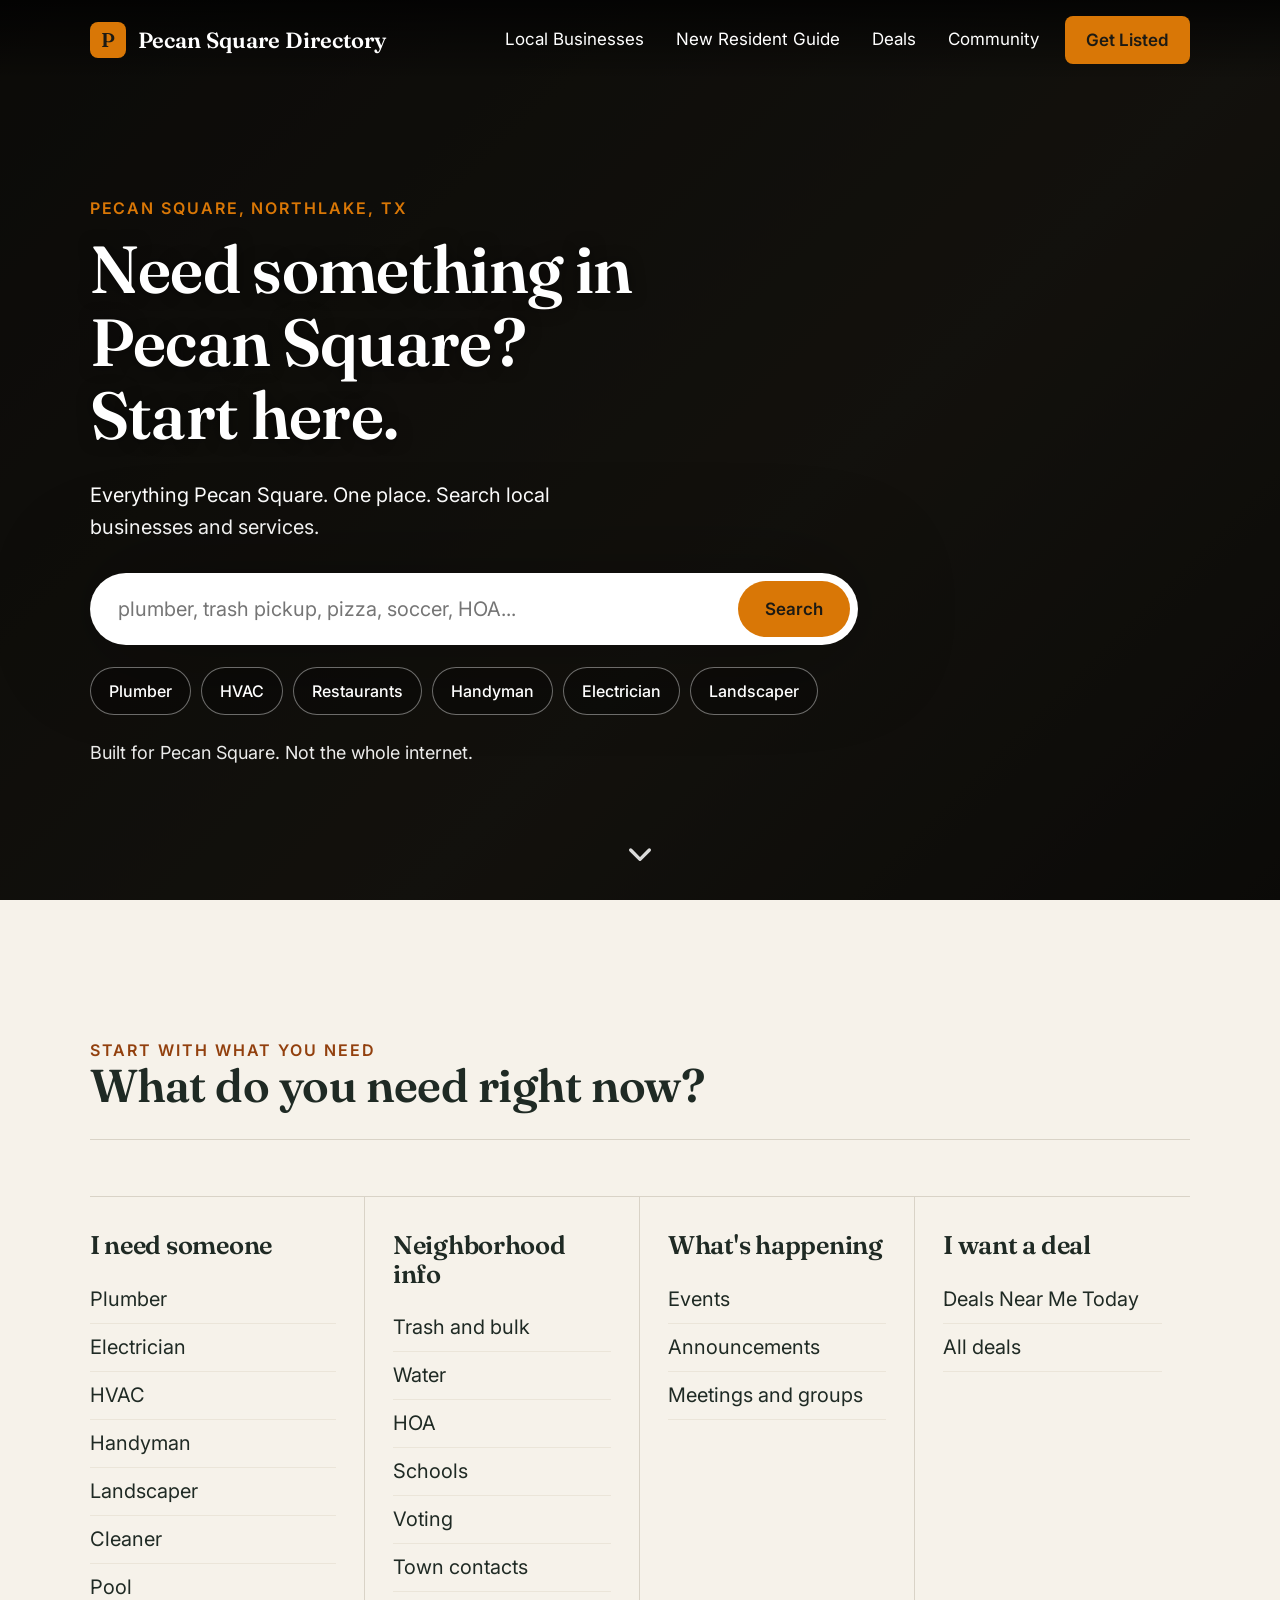
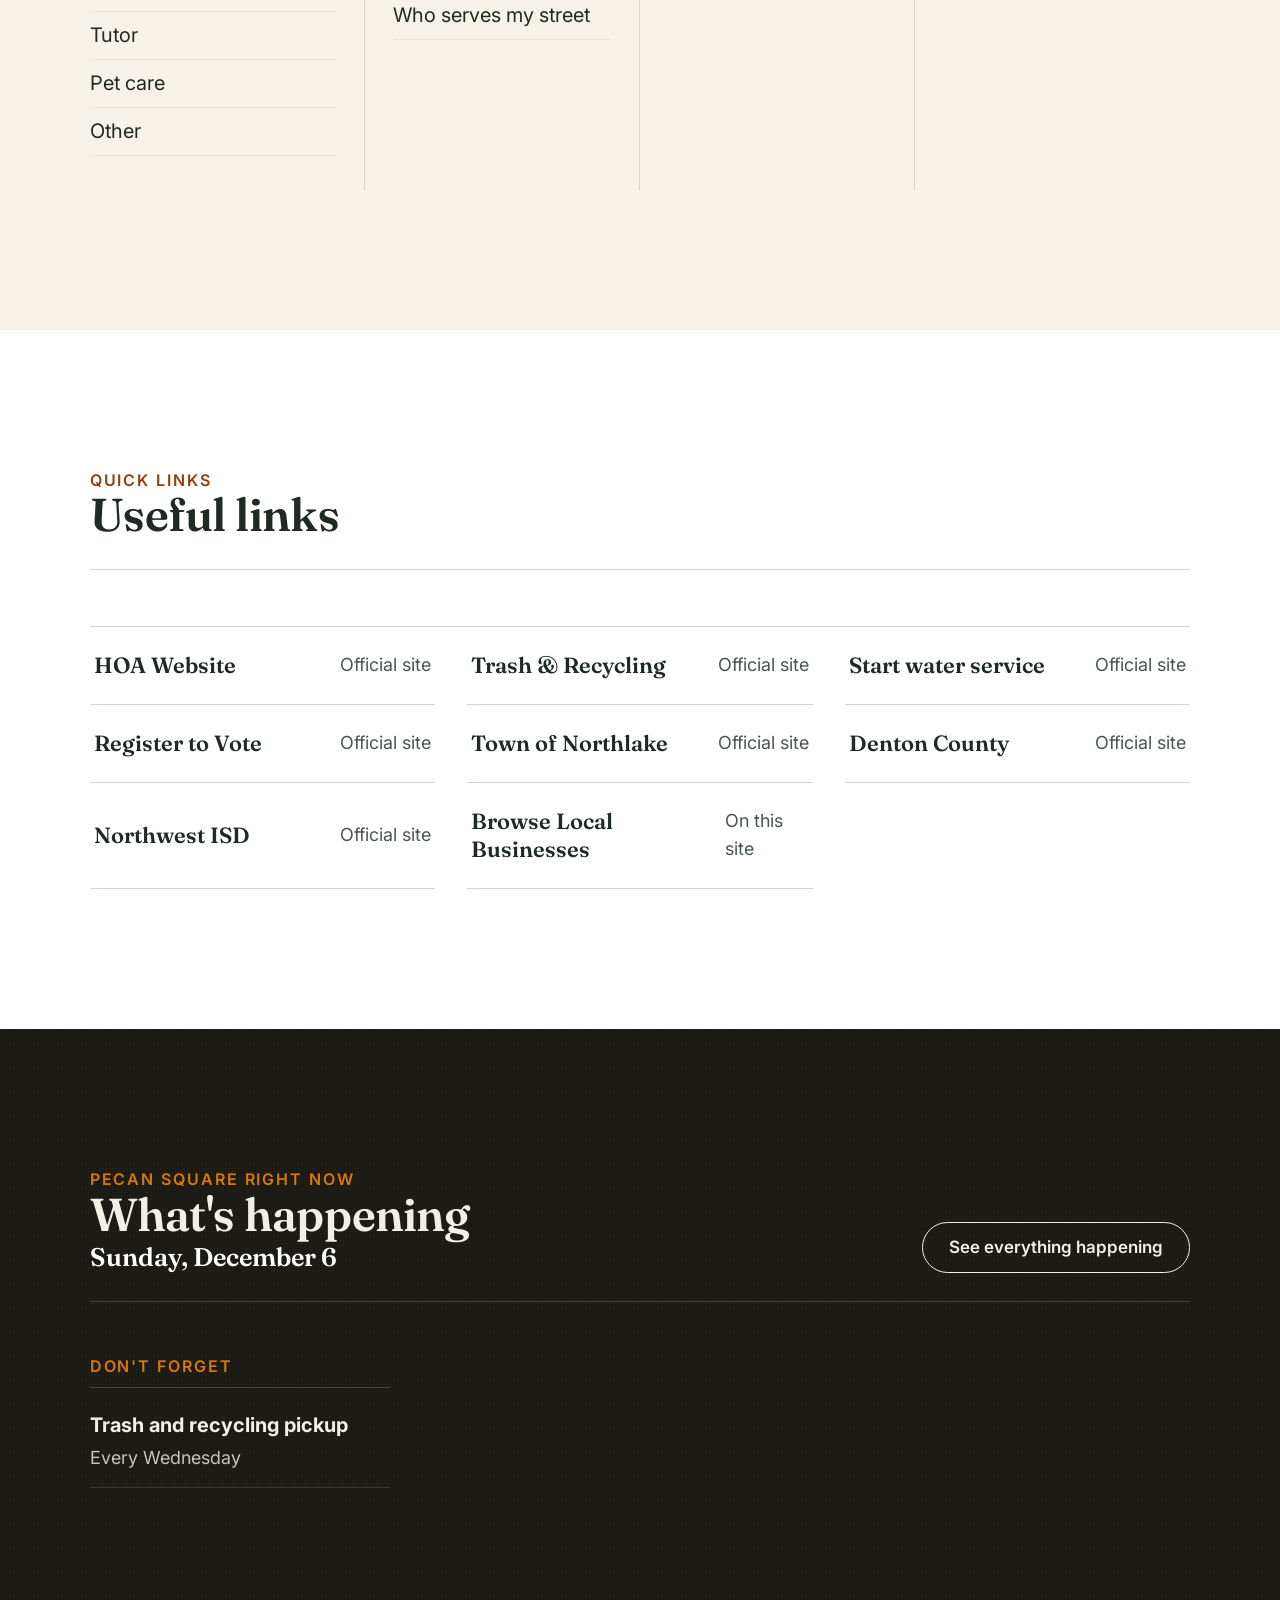
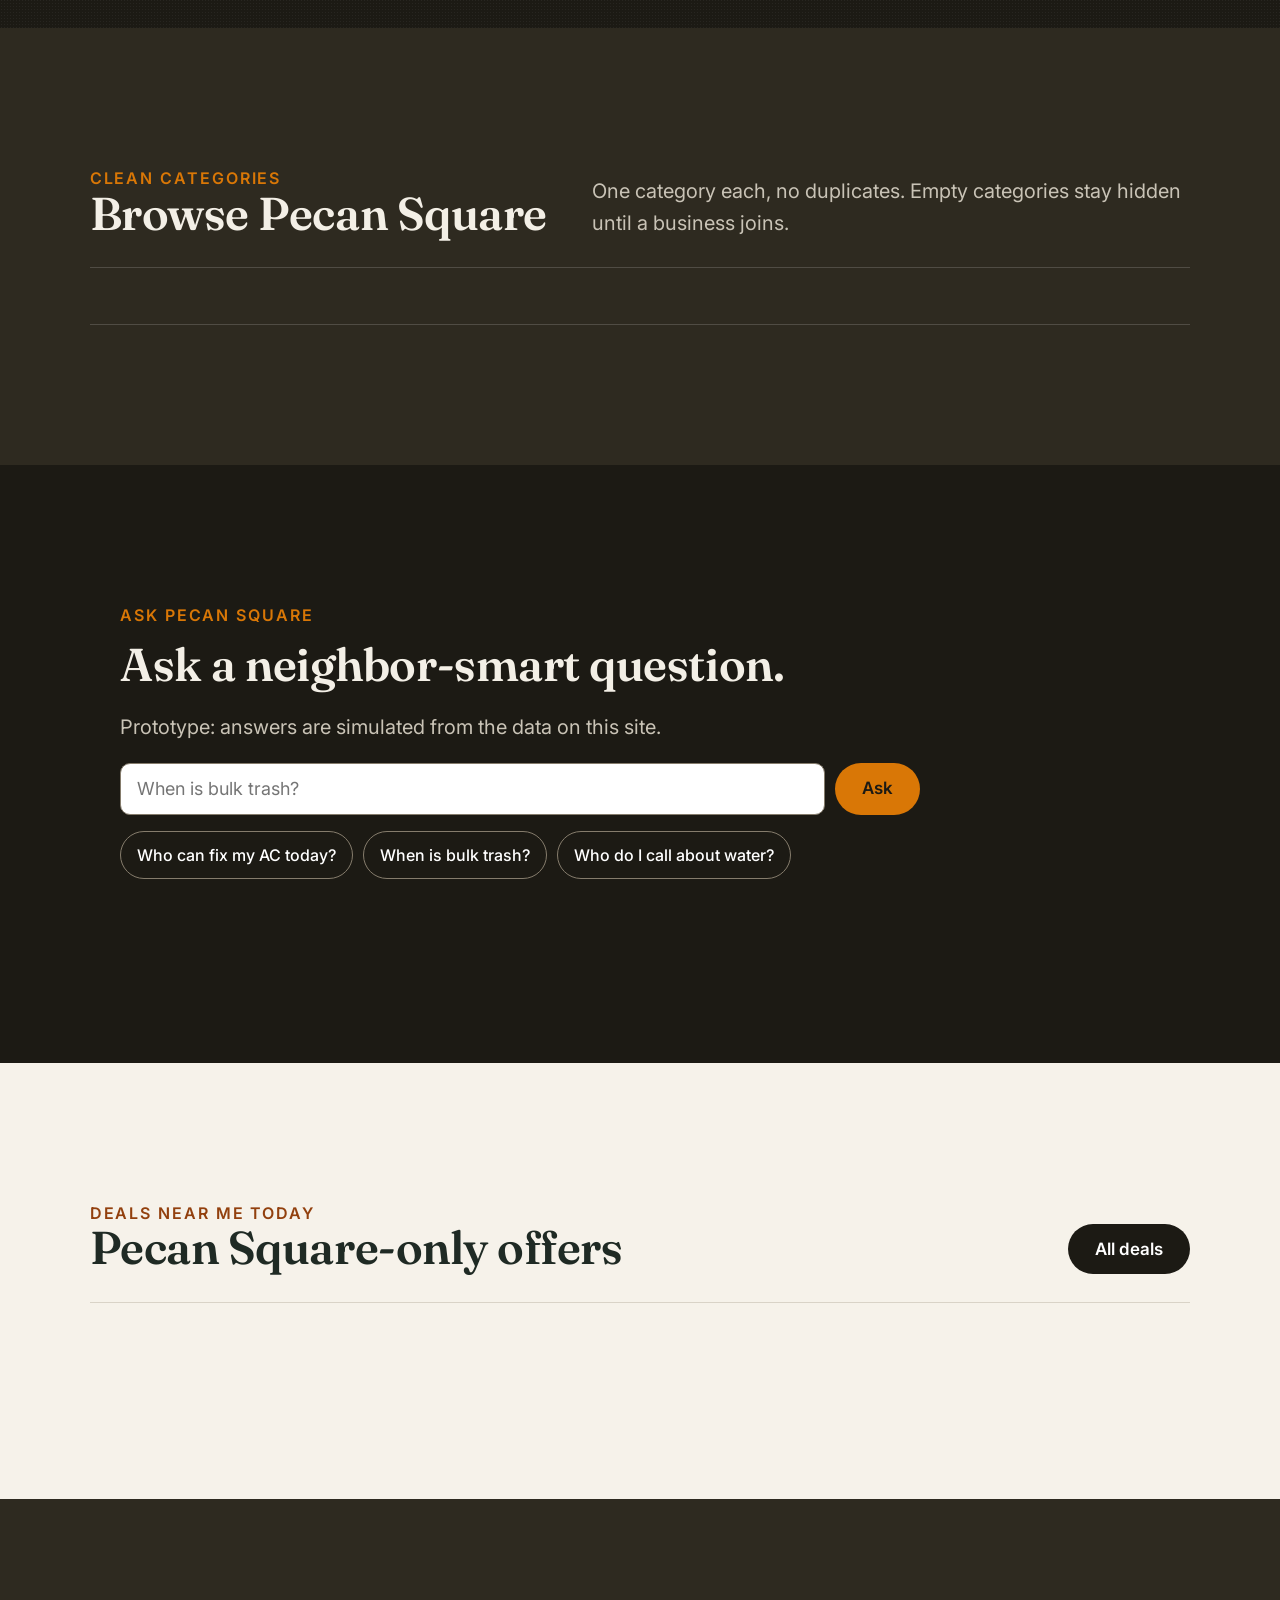
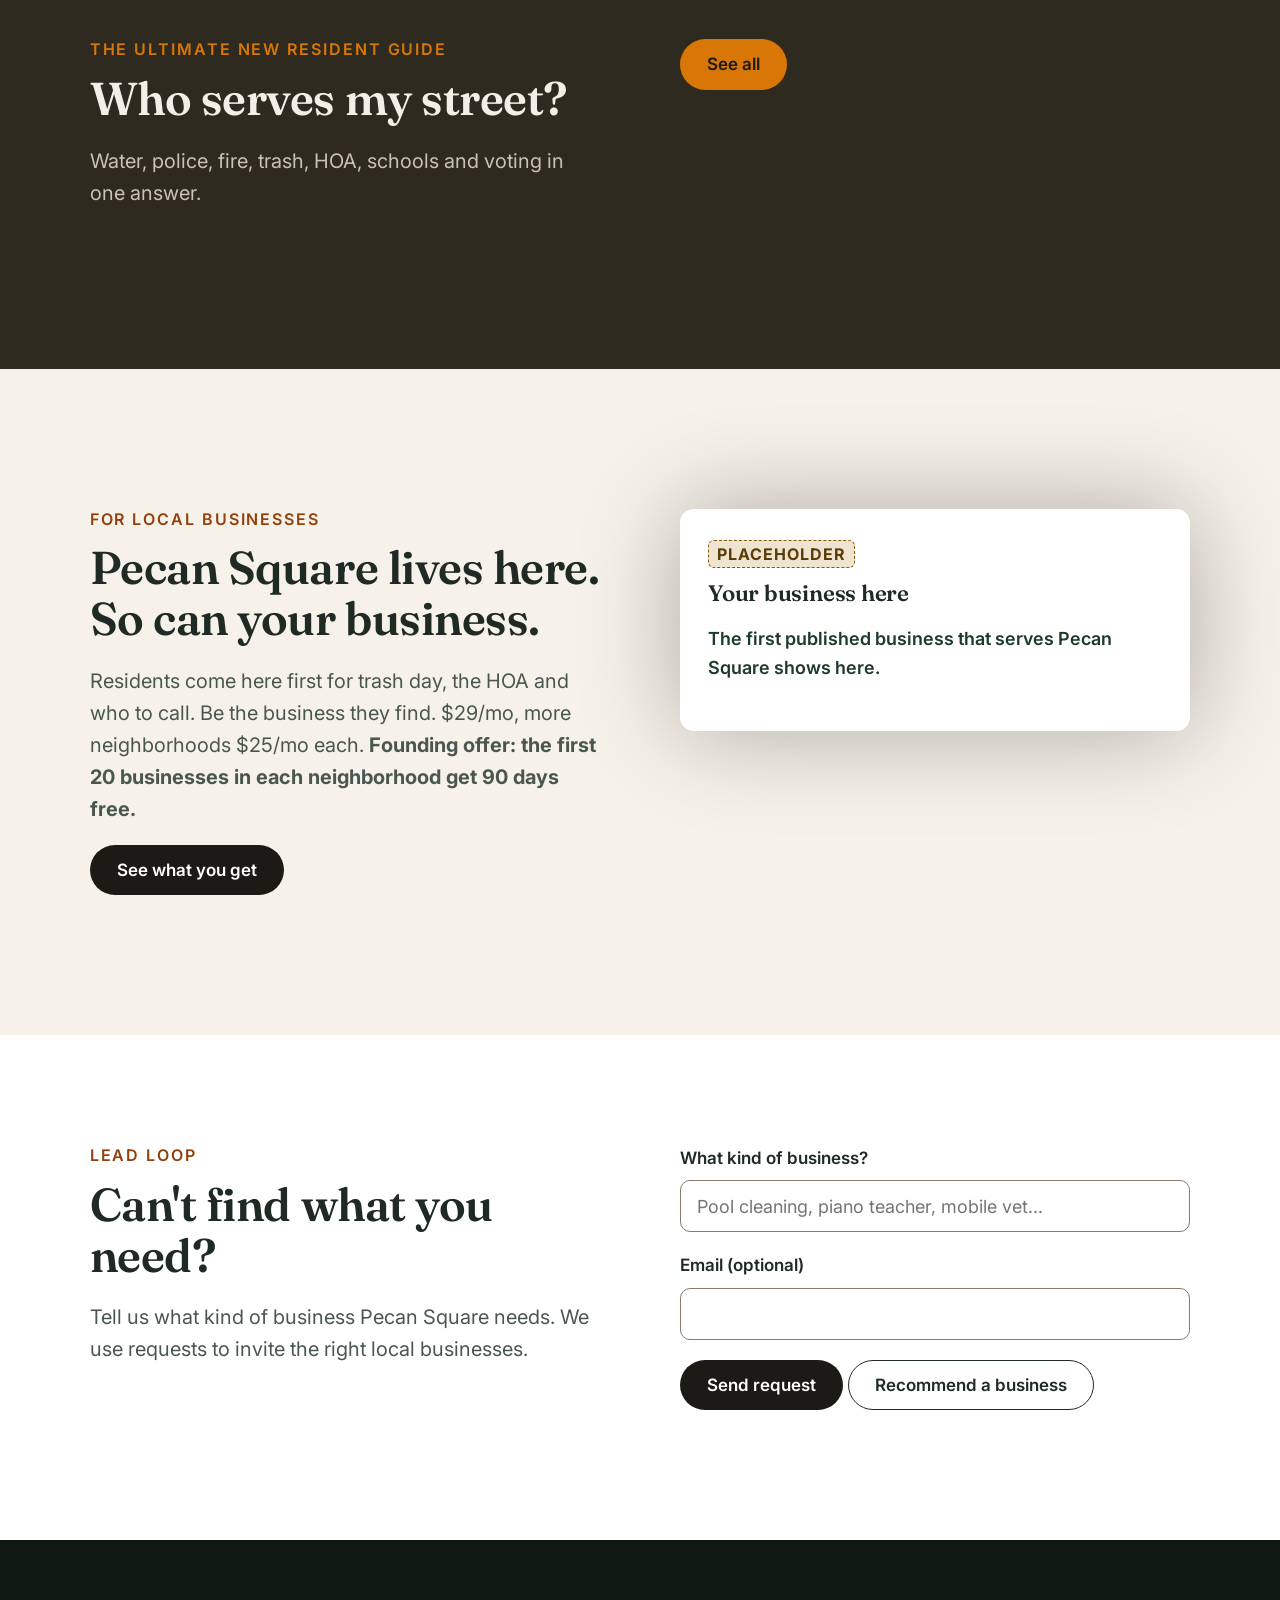
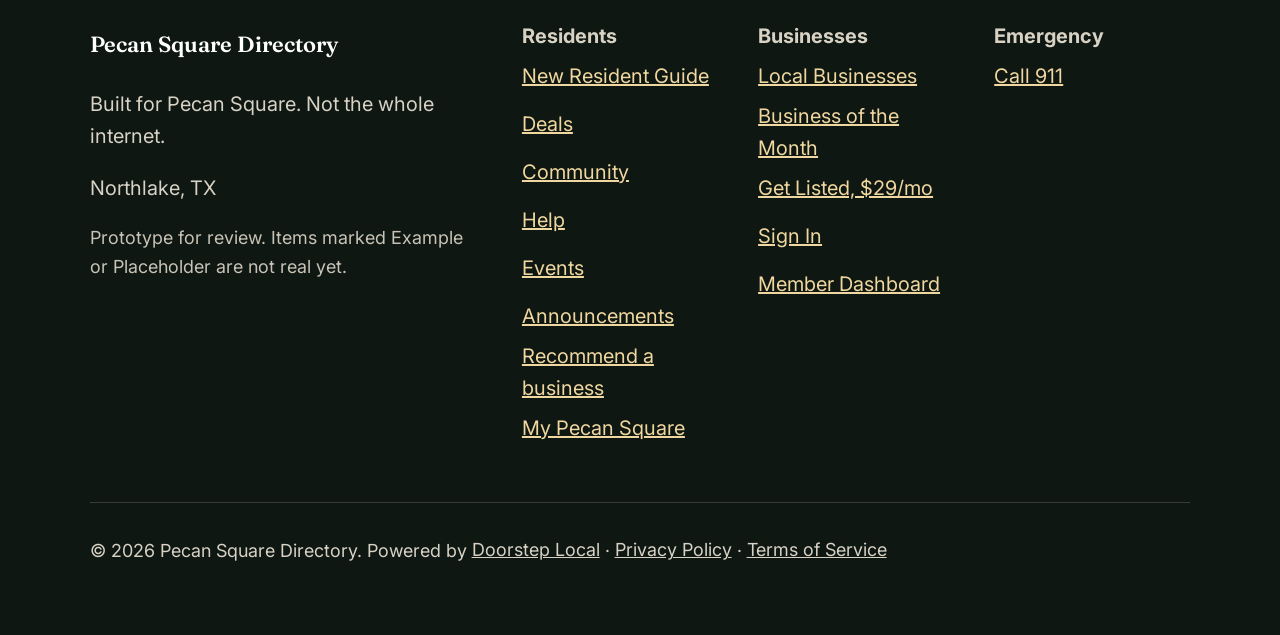
==== index.html @ 63cd3064 "[pecan-square] Preview of harvestdirectory-prototype 96aad8d" ====
<!doctype html>
<html lang="en"><head><meta charset="utf-8"><meta name="viewport" content="width=device-width,initial-scale=1">
<title>Pecan Square Directory | Everything Pecan Square. One place.</title><meta name="description" content="The homepage for living in Pecan Square: search local businesses, trash day, HOA, water, police, events and Pecan Square-only deals."><meta name="robots" content="noindex,nofollow">
<link rel="canonical" href="https://pecansquaredirectory-preview.clientreview.co/index.html"><meta property="og:title" content="Pecan Square Directory | Everything Pecan Square. One place."><meta property="og:description" content="The homepage for living in Pecan Square: search local businesses, trash day, HOA, water, police, events and Pecan Square-only deals.">
<meta property="og:image" content="https://pecansquaredirectory-preview.clientreview.co/assets/favicon.png"><meta property="og:url" content="https://pecansquaredirectory-preview.clientreview.co/index.html"><meta property="og:type" content="website">
<link rel="icon" href="assets/favicon.png"><link rel="preconnect" href="https://fonts.googleapis.com"><link rel="preconnect" href="https://fonts.gstatic.com" crossorigin>
<link href="https://fonts.googleapis.com/css2?family=Fraunces:opsz,wght@9..144,600&family=Inter:wght@400;500;600;700&display=swap" rel="stylesheet">
<link rel="stylesheet" href="css/site.css"><link rel="preload" href="js/site.js" as="script"><link rel="preload" href="js/layout.js" as="script"><link rel="preload" href="js/app.js" as="script">
<script>/* CLS gate: hide main until app.js has rendered the data-driven blocks (removed in app.js; 3s safety). */document.documentElement.classList.add('js-wait');setTimeout(function(){document.documentElement.classList.remove('js-wait')},3000)</script></head>
<body data-page="home"><div id="hdr"></div><main id="main">
<section class="hero"><div class="wrap"><p class="kicker">Pecan Square, Northlake, TX</p>
<h1>Need something in Pecan Square? Start here.</h1><p class="lede">Everything Pecan Square. One place. Search local businesses and services.</p>
<form class="search" id="sform" role="search"><label for="q" class="skip" style="position:absolute;left:-9999px">What are you looking for in Pecan Square?</label>
<input id="q" type="search" enterkeyhint="search" placeholder="plumber, trash pickup, pizza, soccer, HOA..." autocomplete="off" aria-label="What are you looking for in Pecan Square?"><button class="btn btn-gold" type="submit">Search</button></form>
<div class="chips" aria-label="Quick searches" id="chips"></div>
<div class="results" id="results" hidden aria-live="polite"></div><p class="small">Built for Pecan Square. Not the whole internet.</p></div><a class="scrollcue" href="#intent-h" aria-label="Scroll down"><svg viewBox="0 0 24 24" width="32" height="32" aria-hidden="true"><path d="M5 9l7 7 7-7" fill="none" stroke="currentColor" stroke-width="2.5" stroke-linecap="round" stroke-linejoin="round"/></svg></a></section>

<section class="band" aria-labelledby="intent-h"><div class="wrap"><div class="head"><div><p class="kicker">Start with what you need</p><h2 id="intent-h">What do you need right now?</h2></div></div>
<div class="intents">
<div class="intent"><h3>I need someone</h3><ul><li><a href="index.html?q=plumber#sform">Plumber</a></li><li><a href="index.html?q=electrician#sform">Electrician</a></li><li><a href="index.html?q=hvac#sform">HVAC</a></li><li><a href="index.html?q=handyman#sform">Handyman</a></li><li><a href="index.html?q=landscaper#sform">Landscaper</a></li><li><a href="index.html?q=cleaner#sform">Cleaner</a></li><li><a href="index.html?q=pool#sform">Pool</a></li><li><a href="index.html?q=tutor#sform">Tutor</a></li><li><a href="index.html?q=pet#sform">Pet care</a></li><li><a href="#need">Other</a></li></ul></div>
<div class="intent" data-needs="resources"><h3>Neighborhood info</h3><ul><li><a href="new-resident.html#g-trash" data-g="trash">Trash and bulk</a></li><li><a href="new-resident.html#g-water" data-g="water">Water</a></li><li><a href="new-resident.html#g-hoa" data-g="hoa">HOA</a></li><li><a href="new-resident.html#g-police" data-g="police">Police and fire</a></li><li><a href="new-resident.html#g-schools" data-g="schools">Schools</a></li><li><a href="new-resident.html#g-voting" data-g="voting">Voting</a></li><li><a href="new-resident.html#g-town" data-g="town">Town contacts</a></li><li><a href="new-resident.html#lookup-sec">Who serves my street</a></li></ul></div>
<div class="intent"><h3>What's happening</h3><ul><li><a href="events.html">Events</a></li><li><a href="announcements.html">Announcements</a></li><li><a href="community.html">Meetings and groups</a></li></ul></div>
<div class="intent"><h3>I want a deal</h3><ul><li><a href="offers.html">Deals Near Me Today</a></li><li><a href="offers.html">All deals</a></li></ul></div>
</div></div></section>

<section class="band white" data-needs="resources"><div class="wrap"><div class="head"><div><p class="kicker">Quick links</p><h2>Useful links</h2></div></div><div class="cats quick" data-quick></div></div></section>
<section class="band dark grain" aria-labelledby="now-h" id="nowsec"><div class="wrap"><div class="head"><div><p class="kicker">Pecan Square Right Now</p><h2 id="now-h">What's happening</h2><p class="date" id="nowdate"></p></div><a class="btn btn-ghost" href="community.html">See everything happening</a></div>
<div class="now" id="now"></div></div></section>

<section class="band slate" aria-labelledby="cat-h"><div class="wrap"><div class="head"><div><p class="kicker">Clean categories</p><h2 id="cat-h">Browse Pecan Square</h2></div><p class="muted">One category each, no duplicates. Empty categories stay hidden until a business joins.</p></div><div class="cats" id="cats"></div></div></section>

<section class="band" aria-labelledby="feat-h" data-needs="businesses"><div class="wrap"><div class="head"><div><p class="kicker">Local Businesses</p><h2 id="feat-h">Featured Pecan Square businesses</h2></div><a class="btn btn-dark" href="members.html">See all local businesses</a></div><div class="list" id="featured"></div>
<p class="note">No star reviews. Neighbors say yes or no and what the business helped with.</p></div></section>

<section class="band dark" aria-labelledby="ask-h"><div class="wrap measure"><p class="kicker">Ask Pecan Square</p><h2 id="ask-h">Ask a neighbor-smart question.</h2><p class="muted">Prototype: answers are simulated from the data on this site.</p>
<form class="ask" id="ask"><label for="askq" style="position:absolute;left:-9999px">Ask Pecan Square</label><input id="askq" type="text" autocomplete="off" enterkeyhint="send" placeholder="When is bulk trash?"><button class="btn btn-gold" type="submit">Ask</button></form>
<div class="ask-q"><button type="button" style="color:#fff;border-color:#857c6c">Who can fix my AC today?</button><button type="button" style="color:#fff;border-color:#857c6c">When is bulk trash?</button><button type="button" style="color:#fff;border-color:#857c6c">Who do I call about water?</button></div>
<div class="ask-out" id="ask-out" aria-live="polite"></div></div></section>

<section class="band" aria-labelledby="deal-h"><div class="wrap"><div class="head"><div><p class="kicker">Deals Near Me Today</p><h2 id="deal-h">Pecan Square-only offers</h2></div><a class="btn btn-dark" href="offers.html">All deals</a></div><div class="list" id="deals"></div></div></section>

<section class="band slate" aria-labelledby="nr-h" id="lookup-sec" data-needs="sides"><div class="wrap split"><div><p class="kicker">The Ultimate New Resident Guide</p><h2 id="nr-h">Who serves my street?</h2><p class="muted">Water, police, fire, trash, HOA, schools and voting in one answer.</p><a class="btn btn-gold" href="new-resident.html">Open the full guide</a></div>
<!-- Side options render from SITE.sides (per-directory; admin sets them). Empty = "See all" link only. --><form class="sidepick" id="lookup"></form></div></section>

<section class="band" aria-labelledby="biz-h"><div class="wrap split"><div><p class="kicker">For local businesses</p><h2 id="biz-h">Pecan Square lives here. So can your business.</h2><p class="muted">Residents come here first for trash day, the HOA and who to call. Be the business they find. $29/mo, more neighborhoods $25/mo each. <b>Founding offer: the first 20 businesses in each neighborhood get 90 days free.</b></p><a class="btn btn-dark" href="join.html">See what you get</a></div>
<div class="profile" id="pitch"></div></div></section>
<section class="band tight white" id="need"><div class="wrap split"><div><p class="kicker">Lead loop</p><h2>Can't find what you need?</h2><p class="muted">Tell us what kind of business Pecan Square needs. We use requests to invite the right local businesses.</p></div>
<form data-proto><label for="needw">What kind of business?</label><input id="needw" type="text" placeholder="Pool cleaning, piano teacher, mobile vet..." required>
<p><label for="neede">Email (optional)</label><input id="neede" type="email" autocomplete="email"></p><button class="btn btn-dark" type="submit">Send request</button> <a class="btn btn-ghost" href="recommend.html">Recommend a business</a><p class="formmsg note" role="status"></p></form></div></section>
</main><div id="ftr"></div>
<script src="js/site.js"></script><script src="js/layout.js"></script><script src="js/app.js"></script><script>(function(){var H=window.H,S=H.S;
var used={};S.businesses.forEach(function(b){used[b.cat]=(used[b.cat]||0)+1});
H.$('#cats').innerHTML=S.categories.filter(function(c){return used[c.id]}).map(function(c){return '<a class="cat" href="members.html?cat='+c.id+'"><span>'+c.name+'</span><small>'+used[c.id]+' listed</small></a>'}).join('');
H.$('#featured').innerHTML=S.businesses.slice(0,3).map(H.bizCard).join('');
H.$('#deals').innerHTML=H.activeOffers().slice(0,3).map(H.offerCard).join('');})()</script>
</body></html>
---- css/site.css ----
:root{--ink:#1c1a14;--slate:#2e2a20;--paper:#f6f2ea;--white:#fff;--text-c:#1f2a24;--muted:#4a5650;--gold:#D97706;--gold-d:#92400e;--line:#d9d3c7;--text:1.25rem;--text-lh:1.6;--wrap:min(82%,1240px);--r:14px}
*{box-sizing:border-box}html{-webkit-text-size-adjust:100%}
body{margin:0;font:400 var(--text)/var(--text-lh) Inter,system-ui,sans-serif;color:var(--text-c);background:var(--paper);overflow-x:hidden}
img{max-width:100%;display:block}
a{color:var(--gold-d)}a:hover{text-decoration-thickness:2px}
h1,h2,h3{font-family:Fraunces,Georgia,serif;font-weight:600;line-height:1.1;margin:0 0 .4em;letter-spacing:-.01em}
h1{font-size:clamp(2.6rem,6.2vw,5.6rem)}h2{font-size:clamp(2rem,3.6vw,3.25rem)}h3{font-size:1.4rem}
p{margin:20px 0}
.wrap{width:var(--wrap);margin:0 auto}.measure{max-width:1040px}
.skip{position:absolute;left:12px;top:0;transform:translateY(-120%);background:var(--gold);color:var(--ink);padding:12px 18px;z-index:99;border-radius:8px}.skip:focus{transform:none}
:focus-visible{outline:3px solid var(--gold);outline-offset:3px}
.btn{display:inline-flex;align-items:center;justify-content:center;gap:8px;min-height:48px;padding:14px 26px;border-radius:999px;font:600 1.0625rem/1.2 Inter,sans-serif;text-decoration:none;border:1px solid transparent;cursor:pointer}
.btn-gold{background:var(--gold);color:var(--ink)}.btn-gold:hover{filter:brightness(1.08)}
.btn-ghost{background:transparent;color:inherit;border-color:currentColor}
.btn-dark{background:var(--ink);color:#fff}
.kicker{font:600 1rem/1.3 Inter,sans-serif;letter-spacing:.12em;text-transform:uppercase;color:var(--gold-d);margin:0 0 14px}
.dark .kicker,.slate .kicker,.photo .kicker{color:var(--gold)}
.ex{display:inline-block;font:700 1rem/1 Inter,sans-serif;letter-spacing:.06em;text-transform:uppercase;background:#efe4cf;color:#5a3d08;border:1px dashed #8a5a10;border-radius:6px;padding:5px 8px;vertical-align:middle}
.dark .ex{background:#3a3220;color:#f5d896;border-color:#f5d896}
/* header */
.hdr{position:absolute;inset:0 0 auto;z-index:20;color:#fff;background:linear-gradient(180deg,rgba(0,0,0,.75),transparent)}
.hdr.solid{position:sticky;top:0;background:var(--ink)}
.hdr-in{display:flex;align-items:center;justify-content:space-between;gap:20px;min-height:80px}
.brand{display:flex;align-items:center;gap:12px;color:#fff;text-decoration:none;font:600 1.375rem/1 Fraunces,serif;min-height:48px}
.brand img{width:36px;height:36px;border-radius:8px}
.nav{display:flex;gap:4px;align-items:center}
.nav a{color:#fff;text-decoration:none;font-size:1.0625rem;padding:12px 14px;min-height:48px;display:inline-flex;align-items:center;border-radius:8px}
.nav a:hover,.nav a[aria-current]{background:rgba(255,255,255,.12)}
.nav .btn{margin-left:8px;padding:12px 20px}
.menu-btn{display:none;min-width:48px;min-height:48px;background:transparent;border:1px solid rgba(255,255,255,.4);color:#fff;border-radius:10px;font:600 1rem Inter,sans-serif}
@media (max-width:1023px){.menu-btn{display:inline-flex;align-items:center;justify-content:center;padding:0 16px}
 .nav{display:none;position:fixed;inset:80px 0 0;background:var(--ink);flex-direction:column;align-items:stretch;padding:20px 8%;overflow:auto}
 .nav.open{display:flex}.nav a{font-size:1.25rem;border-bottom:1px solid rgba(255,255,255,.12);border-radius:0}.nav .btn{margin:20px 0 0;border-radius:999px}}
/* hero */
.hero{position:relative;min-height:100svh;display:flex;align-items:center;color:#fff;background:linear-gradient(135deg,#1c1a14 0%,#2e2a20 60%,#1c1a14 100%)}
.hero:before{content:"";position:absolute;inset:0;background:rgba(0,0,0,.6)}
.hero .wrap{position:relative;padding:140px 0 90px}
.hero h1{text-shadow:0 0 15px rgba(0,0,0,.5);max-width:14ch}
.hero .lede{font-size:clamp(1.25rem,1.8vw,1.5rem);max-width:40ch;margin:0 0 30px}
.search{display:flex;background:#fff;border-radius:999px;padding:8px;box-shadow:0 0 100px rgba(0,0,0,.35);max-width:900px}
.search input{flex:1;min-width:0;border:0;background:transparent;font:400 1.25rem Inter,sans-serif;padding:0 20px;color:var(--text-c);min-height:56px}
.search input:focus{outline:none}.search:focus-within{outline:3px solid var(--gold);outline-offset:3px}
.search .btn{min-height:56px}
.chips{display:flex;flex-wrap:wrap;gap:10px;margin:22px 0 0}
.chip{min-height:48px;padding:10px 18px;border-radius:999px;border:1px solid rgba(255,255,255,.4);background:rgba(0,0,0,.25);color:#fff;font:500 1rem Inter,sans-serif;cursor:pointer}
.chip:hover{background:rgba(255,255,255,.15)}
.hero .small{font-size:1rem;opacity:.92;margin-top:24px}
.results{max-width:900px;margin-top:18px;background:#fff;color:var(--text-c);border-radius:var(--r);box-shadow:0 0 100px rgba(0,0,0,.3);max-height:60vh;overflow:auto}
.results[hidden]{display:none}
.res{display:flex;gap:14px;align-items:flex-start;padding:16px 22px;border-bottom:1px solid #eee;text-decoration:none;color:inherit;min-height:48px}
.res:hover{background:#faf6ee}.res b{display:block}.res .t{font:700 .875rem Inter;letter-spacing:.06em;text-transform:uppercase;color:var(--gold-d);min-width:96px;padding-top:4px}
/* bands */
.band{padding:140px 0}.band.tight{padding:110px 0}
.dark{background:var(--ink);color:#f3efe6}.slate{background:var(--slate);color:#f3efe6}.white{background:#fff}
.dark a:not(.btn),.slate a:not(.btn){color:var(--gold)}
.dark .muted,.slate .muted{color:#c9c3b6}.muted{color:var(--muted)}
.grain{position:relative}.grain:after{content:"";position:absolute;inset:0;pointer-events:none;opacity:.05;background-image:radial-gradient(#fff 1px,transparent 1px);background-size:3px 3px}
.inset{width:calc(100% - 160px);margin:0 auto;border-radius:4px}
@media (max-width:1023px){.band{padding:80px 0}.band.tight{padding:70px 0}.inset{width:100%;border-radius:0}}
@media (max-width:600px){.band{padding:56px 0}.band.tight{padding:48px 0}:root{--wrap:88%}}
.head{display:flex;justify-content:space-between;align-items:end;gap:20px;flex-wrap:wrap;margin-bottom:40px}
.head p{max-width:46ch;margin:0}
/* intents */
.intents{display:grid;grid-template-columns:repeat(4,1fr);border-top:1px solid var(--line)}
.intent{padding:34px 28px 34px 0;border-right:1px solid var(--line)}.intent:last-child{border-right:0}
.intent+.intent{padding-left:28px}
.intent h3{font-size:1.6rem}.intent ul{list-style:none;margin:16px 0 0;padding:0}
.intent li a{display:flex;align-items:center;min-height:48px;text-decoration:none;color:var(--text-c);border-bottom:1px solid #ebe5d9}
.intent li a:hover{color:var(--gold-d)}
@media (max-width:1023px){.intents{grid-template-columns:1fr 1fr}.intent:nth-child(2){border-right:0}.intent:nth-child(3){padding-left:0}}
@media (max-width:600px){.intents{grid-template-columns:1fr}.intent,.intent+.intent{padding:28px 0;border-right:0;border-bottom:1px solid var(--line)}}
/* categories */
.cats{display:grid;grid-template-columns:repeat(auto-fill,minmax(300px,1fr));gap:0 32px;border-top:1px solid rgba(255,255,255,.16)}
.cat{display:flex;justify-content:space-between;align-items:center;gap:12px;padding:24px 4px;border-bottom:1px solid rgba(255,255,255,.16);text-decoration:none;color:#fff;min-height:48px}
.cat span{font:600 1.375rem Fraunces,serif}.cat small{font-size:1rem;color:#c9c3b6}
.cat:hover span{color:var(--gold)}
/* right now */
.now{display:grid;grid-template-columns:1fr 1.4fr 1fr;gap:40px}
.now h3{font-family:Inter,sans-serif;font-size:1rem;letter-spacing:.12em;text-transform:uppercase;color:var(--gold-d);border-bottom:1px solid var(--line);padding-bottom:12px}
.now ul{list-style:none;padding:0;margin:0}.now li{padding:14px 0;border-bottom:1px solid #ebe5d9}
.now li b{display:block}.now .when{color:var(--muted);font-size:1.0625rem}
.date{font:600 clamp(1.4rem,2vw,1.75rem) Fraunces,serif;margin:0}
@media (max-width:900px){.now{grid-template-columns:1fr}}
/* split */
.split{display:grid;grid-template-columns:1fr 1fr;gap:80px;align-items:start}
@media (max-width:900px){.split{grid-template-columns:1fr;gap:40px}}
/* form */
label{display:block;font-weight:600;margin:0 0 8px;font-size:1.0625rem}
input[type=text],input[type=email],select,textarea{width:100%;min-height:52px;border:1px solid #b9b1a2;border-radius:10px;padding:12px 16px;font:400 1.125rem Inter,sans-serif;background:#fff;color:var(--text-c)}
textarea{min-height:120px}
.seg{display:flex;flex-wrap:wrap;gap:10px;margin:14px 0}
.seg label{display:flex;align-items:center;gap:10px;min-height:48px;padding:10px 16px;border:1px solid rgba(255,255,255,.3);border-radius:10px;font-weight:500;cursor:pointer;margin:0}
.seg input{width:22px;height:22px;accent-color:var(--gold)}
.answer{margin-top:28px;border-top:1px solid rgba(255,255,255,.16)}
.answer dl{display:grid;grid-template-columns:minmax(120px,200px) 1fr;margin:0}
.answer dt,.answer dd{padding:14px 0;border-bottom:1px solid rgba(255,255,255,.16);margin:0}.answer dt{color:#c9c3b6}
@media (max-width:600px){.answer dl{grid-template-columns:1fr}.answer dt{border:0;padding-bottom:0}}
/* listings (real UI cards) */
.list{display:grid;grid-template-columns:repeat(auto-fill,minmax(320px,1fr));gap:24px}
@media (max-width:400px){.list{grid-template-columns:1fr}}
.card{background:#fff;border:1px solid #e3ddd0;border-radius:var(--r);padding:26px;display:flex;flex-direction:column;gap:12px;box-shadow:0 0 60px rgba(0,0,0,.05)}
.card .top{display:flex;gap:16px;align-items:center}
.card .logo{width:64px;height:64px;border-radius:12px;object-fit:contain;background:#f4efe4;border:1px solid #eee}
.card .ph{width:64px;height:64px;border-radius:12px;background:#ece5d6;display:grid;place-items:center;font:600 1.4rem Fraunces;color:#5a4a2a}
.card h3{margin:0;font-size:1.375rem}.card .sub{font-size:1rem;color:var(--muted)}
.card p{margin:0;font-size:1.0625rem}
.badges{display:flex;flex-wrap:wrap;gap:8px}
.badge{font:600 1rem/1.2 Inter;padding:7px 10px;border-radius:6px;background:#eef2ec;color:#1e3a29;border:1px solid #c9d6cc}
.badge.res{background:#fbf1dc;color:#5a3d08;border-color:#e6cf9c}
.badge.tip{cursor:help;position:relative}
.recs{font-size:1rem;color:#1e3a29;font-weight:600}
.actions{display:flex;flex-wrap:wrap;gap:10px;margin-top:auto;padding-top:6px}
.actions .btn{padding:12px 18px;font-size:1rem}
.save{min-width:48px;min-height:48px;border-radius:999px;border:1px solid #b9b1a2;background:#fff;font:600 1rem Inter;padding:0 16px;cursor:pointer;color:var(--text-c)}
.save[aria-pressed=true]{background:var(--ink);color:#fff;border-color:var(--ink)}
.offer .exp{font-weight:700;color:#8b2a0e}.offer .kind{font:700 1rem Inter;letter-spacing:.06em;text-transform:uppercase;color:var(--gold-d)}
/* ask */
.ask{display:flex;gap:10px;max-width:800px}.ask input{flex:1}
.ask-out{margin-top:24px;max-width:800px;font-size:1.25rem;min-height:1em}
.ask-q{display:flex;flex-wrap:wrap;gap:10px;margin-top:16px}
.ask-q button{min-height:48px;padding:10px 16px;border-radius:999px;border:1px solid #b9b1a2;background:transparent;font:500 1rem Inter;cursor:pointer;color:var(--text-c)}
/* join */
.price{font:600 clamp(3.5rem,8vw,6rem)/1 Fraunces,serif}.price small{font-size:1.5rem}
.feat{list-style:none;padding:0;margin:0;columns:2;column-gap:60px}.feat li{break-inside:avoid;padding:16px 0;border-bottom:1px solid rgba(255,255,255,.16)}
.feat b{display:block;color:#fff}
@media (max-width:800px){.feat{columns:1}}
.profile{background:#fff;color:var(--text-c);border-radius:var(--r);overflow:hidden;box-shadow:0 0 100px rgba(0,0,0,.3)}
.profile .cover{aspect-ratio:3/1;object-fit:cover;width:100%}
.profile .pin{padding:28px}
/* page hero */
.phero{background:linear-gradient(135deg,#1c1a14 0%,#2e2a20 60%,#1c1a14 100%);position:relative;color:#fff}
.phero:before{content:"";position:absolute;inset:0;background:rgba(0,0,0,.72)}
.phero .wrap{position:relative;padding:170px 0 90px}
.phero h1{font-size:clamp(2.75rem,5vw,4.5rem)}
.phero p{max-width:50ch;font-size:1.375rem}
@media (max-width:600px){.phero .wrap{padding:130px 0 56px}}
/* guide */
.guide{display:grid;grid-template-columns:repeat(auto-fill,minmax(300px,1fr));gap:0 40px}
.guide div{padding:22px 0;border-bottom:1px solid var(--line)}
.guide h3{font-size:1.25rem;font-family:Inter;font-weight:700;margin:0 0 6px}
.guide p{margin:0;font-size:1.0625rem}
.filters{display:flex;flex-wrap:wrap;gap:10px;margin-bottom:30px}
.filters button{min-height:48px;padding:10px 18px;border-radius:999px;border:1px solid #b9b1a2;background:#fff;font:500 1rem Inter;cursor:pointer;color:var(--text-c)}
.filters button[aria-pressed=true]{background:var(--ink);color:#fff;border-color:var(--ink)}
/* footer */
.ftr{background:#0e1712;color:#d8d2c5;padding:80px 0 40px}
.ftr a{color:#f0d79f;display:inline-flex;min-height:48px;align-items:center}
.ftr .cols{display:grid;grid-template-columns:2fr 1fr 1fr 1fr;gap:40px}
.ftr ul{list-style:none;padding:0;margin:0}
.ftr .fine{border-top:1px solid rgba(255,255,255,.16);margin-top:50px;padding-top:24px;font-size:1rem}
@media (max-width:800px){.ftr .cols{grid-template-columns:1fr 1fr}}
.toast{position:fixed;left:50%;bottom:24px;transform:translateX(-50%);background:var(--ink);color:#fff;padding:14px 22px;border-radius:999px;z-index:50;font-size:1rem}
.note{font-size:1rem;color:var(--muted)}
.dark .note,.slate .note{color:#c9c3b6}
.hero .kicker,.phero .kicker{color:var(--gold)}
.phero .kicker{color:#fcd34d} /* M1 r5: #e0a63a on photo = 2.88-4.27:1 at 18-20px/600; #fcd34d = 4.67+ */
.dark .now h3{color:var(--gold);border-color:rgba(255,255,255,.16)}.dark .now li{border-color:rgba(255,255,255,.12)}.dark .when{color:#c9c3b6}
.slate .intent li a{color:#fff}
@media (max-width:600px){.search .btn{padding:14px 18px}}

/* Gate R1 fixes */
.profile .cover{height:auto;aspect-ratio:3/1;object-fit:cover;object-position:left center}
.nav .btn-gold{color:var(--ink)}
.phero.bizhero:before{background:linear-gradient(90deg,rgba(14,23,18,.92) 0%,rgba(14,23,18,.8) 55%,rgba(14,23,18,.55) 100%)}
h1{font-size:max(2.75rem,5vw)}
.hero h1{font-size:max(2.6rem,5.2vw);max-width:13ch}
.hero .lede{font-size:max(1.25rem,1.3vw)}
.search{max-width:min(1100px,60vw)}
.search input,.search .btn{min-height:max(56px,3.6vw)}
.phero h1{font-size:max(2.75rem,4.5vw)}
:root{--wrap:min(86%,1640px)}
@media (max-width:600px){:root{--wrap:88%}.search{max-width:none}}
.card{text-align:center;align-items:center}
.card .top{flex-direction:column;text-align:center}
.badges,.actions{justify-content:center}
.card p,.card .sub,.recs,.now .when,.guide p,.cat small{font-size:1.125rem}
.note,.hero .small,.ftr .fine{font-size:1.125rem}

/* Mobile Bandit r1 fixes */
/* F1 High: profile cover distorted to 724px tall (img height attr wins) css/site.css:128 */
.profile .cover{height:auto}
/* F2 High: search hero not in first screen on phones/landscape; F3 results render below chips  css/site.css:35-37 */
.hero .wrap{display:flex;flex-direction:column}
.hero .results{order:0}
.hero #sform{order:-1}
.hero .kicker,.hero h1{order:-3}.hero .lede{order:-2}
.hero #results{order:-1;margin-top:12px}
.hero .chips{order:0}
@media (max-width:600px){.hero{min-height:auto}.hero .wrap{padding:104px 0 48px}.hero h1{font-size:2.25rem}.hero .lede{font-size:1.125rem;margin-bottom:20px}.hero .kicker{margin-bottom:8px}}
@media (max-height:500px) and (orientation:landscape){.hero{min-height:auto}.hero .wrap{padding:92px 0 32px}.hero h1{font-size:2rem;max-width:none}.hero .lede{display:none}.hero .kicker{display:none}}
/* F4 Medium: 8 filter pills stack 338-396px tall on phones css/site.css:142 */
@media (max-width:600px){.filters{flex-wrap:nowrap;overflow-x:auto;overscroll-behavior-x:contain;scrollbar-width:none;margin-inline:-6%;padding:4px 6%;scroll-padding-inline:6%}.filters::-webkit-scrollbar{display:none}.filters button{flex:0 0 auto}}
/* F7 Low: Mike's rule, card content centred css/site.css:101-112 */
.card{text-align:center;align-items:center}.card .top{flex-direction:column}.card .badges,.card .actions{justify-content:center}
/* F8 Low: menu open, page scrolls behind */
html:has(.nav.open){overflow:hidden}
/* F10 Low: input borders 1.9-2.13:1 (<3:1 UI) css/site.css:89 and .seg label border on slate css/site.css:92 */
input[type=text],input[type=email],select,textarea{border-color:#857c6c}
.seg label{border-color:rgba(255,255,255,.55)}
/* F11 Low: my-harvest empty-state links are 24px-tall inline links (only CTAs) my-harvest.html:15 */
#my>p:first-child a{display:inline-flex;min-height:48px;align-items:center}
#oq{width:100%;min-height:52px;border:1px solid #857c6c;border-radius:10px;padding:12px 16px;font:400 1.125rem Inter,sans-serif;background:#fff;color:var(--text-c);max-width:520px;margin-bottom:30px;-webkit-appearance:none;appearance:none}

/* Final polish */
@media (min-width:601px){.hero{align-items:flex-start}.hero .wrap{padding-top:max(130px,22svh)}}
.save,.ask-q button{border-color:#857c6c}
.profile .badges,.profile-body .badges{justify-content:flex-start}
/* r4 */
.hero{position:relative}
.scrollcue{position:absolute;left:50%;bottom:22px;transform:translateX(-50%);color:#fff;opacity:.85;display:grid;place-items:center;width:48px;height:48px;border-radius:50%;animation:cue 2.2s ease-in-out infinite}
.scrollcue:focus-visible{outline:3px solid var(--gold);outline-offset:3px}
@keyframes cue{0%,100%{transform:translate(-50%,0)}50%{transform:translate(-50%,8px)}}
@media (prefers-reduced-motion:reduce){.scrollcue{animation:none}}
@media (max-height:500px) and (orientation:landscape){.scrollcue{display:none}}
.chapters{display:grid;grid-template-columns:repeat(auto-fill,minmax(min(100%,420px),1fr));gap:24px}
.chapter{background:var(--paper);border:1px solid #e3ddd0;border-radius:var(--r);padding:26px}
.chapter ul{margin:0;padding-left:1.1em}.chapter li{margin:0 0 12px;font-size:1.125rem}
.srcl{font-size:1rem;white-space:nowrap;display:inline-flex;align-items:center;min-height:44px;min-width:44px}
.bizcover{position:relative}
.bizbanner{display:block;width:100%;height:auto;aspect-ratio:3/1;object-fit:cover;border-radius:var(--r)}
.bizlogo{position:absolute;left:24px;bottom:-40px;width:120px;height:120px;border-radius:16px;background:#fff;border:4px solid #fff;object-fit:contain;box-shadow:0 0 30px rgba(0,0,0,.15)}
@media (max-width:600px){.bizlogo{width:80px;height:80px;bottom:-28px;left:14px}}
.bizcover-band{padding-bottom:56px}
.subtag{font-size:1.125rem!important;opacity:.9}
.livetags{display:flex;gap:8px;flex-wrap:wrap;margin:24px 0 8px}
.tag{display:inline-block;padding:6px 12px;border-radius:999px;background:#ece5d6;font-weight:600;font-size:1rem}
.tag.vm{background:#1f5135;color:#fff}
.abouth{font-size:1.75rem;margin-top:20px}
.views{font-size:1.125rem}.views b{font-size:1.5rem}
.badge.pend{background:#fff4dc;color:#6b4b0e;border:1px solid #c9a35a}
#pending ul{padding-left:1.1em}
.specialoffer{max-width:720px;margin:0 auto}
.bizcover-band + .band{padding-top:40px}
.srcl{min-height:48px;min-width:48px}

/* CLS gate */
html.js-wait main{visibility:hidden}
/* Mobile Bandit r3 fixes */
/* Harvest Directory r3 (52dd7da) proposed fixes, tested by injection in Chromium + WebKit */
/* H1 business.html:23 + css/site.css .split: the "Email mike@thetribemaker.com" button min-content (319px) forces sideways scroll at 320 */
.split>*{min-width:0}
aside.card .btn{white-space:normal;overflow-wrap:anywhere;text-align:center}
/* M1 business.html:22 (inline #b9b1a2 border removed) + css/site.css:198: Yes/No labels get rgba(255,255,255,.55) on paper = ~1:1 */
.profile-body .seg label,#recform .seg label{border-color:#857c6c}
/* M2 css/site.css:54 .bizbanner: 2172w cover is 1.23x at 1024 portrait (DPR2). Interim cap until a >=2880w export exists */
@media (min-width:769px) and (min-resolution:2dppx){.bizcover{max-width:724px;margin-inline:auto}}
/* L2 inline links in guide chapters (site.js:257-259) and side-picker answer phones (app.js:132) 21-24px tall */
.chapter li a:not(.srcl),.answer dd a{display:inline-block;padding:14px 0;margin:-14px 0;max-width:100%}
/* L4 css/site.css:44 chevron sits below the fold on short phones (825px top at 320x568): hide where it can't be seen */
@media (max-width:600px) and (max-height:700px){.scrollcue{display:none}}
/* L6 css/site.css:92-93 side picker: no focus ring in WebKit after arrow keys, and the chosen side has no state beyond the native dot */
.seg label:has(:focus-visible){outline:3px solid var(--gold);outline-offset:2px}
.seg label:has(:checked){border-color:var(--gold);background:rgba(224,166,58,.16)}
.chapters>*,.guide>*{min-width:0}.chapter li,.guide p,.answer dd{overflow-wrap:anywhere}
@media (min-width:769px) and (min-resolution:2dppx){.bizcover{margin-inline:0}}

/* Inner pages match home (Mike, Oct 14): hero treatment scaled, full section rhythm, shared heads */
.phero{min-height:min(62svh,640px);display:flex;align-items:flex-end;background-position:center 40%}
.phero:before{background:linear-gradient(180deg,rgba(0,0,0,.72) 0%,rgba(0,0,0,.6) 45%,rgba(0,0,0,.7) 100%)}
.phero .wrap{padding:170px 0 110px}
.phero h1{text-shadow:0 0 15px rgba(0,0,0,.5);max-width:18ch}
.phero p{font-size:max(1.25rem,1.3vw);max-width:44ch;margin:0}
.phero h1+p{margin-top:6px}
.phero .subtag{margin-top:14px}
.band .head h2{margin:0}
.band .head{margin-bottom:56px;padding-bottom:28px;border-bottom:1px solid var(--line)}
.dark .head,.slate .head{border-color:rgba(255,255,255,.16)}
.band .head>.muted{font-size:1.25rem}
.cta-band .split{align-items:center}.cta-band h2{margin:0}.cta-band .muted{margin-top:0}
.band.dark .now .date,.dark #nowdate{color:#fff}
.chapter{background:#fff}.white .chapter{background:var(--paper)}
@media (max-width:1023px){.phero{min-height:min(52svh,520px)}.phero .wrap{padding:140px 0 72px}.band .head{margin-bottom:40px}}
@media (max-width:600px){.phero{min-height:auto}.phero .wrap{padding:120px 0 52px}.phero h1{font-size:2.25rem}.phero p{font-size:1.125rem}.band .head{margin-bottom:32px;padding-bottom:20px}}
/* Marco inner gate SOFT 1 + 3 */
@media (min-width:1024px){.phero{min-height:640px}.phero h1{max-width:22ch}}
#ol{display:flex;flex-wrap:wrap;justify-content:center;gap:24px}
#ol>.card{flex:0 1 calc((100% - 48px)/3);min-width:min(100%,300px)}
/* r5 L2: smaller hero on phones (downscaled only) + preload in <head> */


/* Directory template: monogram when a directory has no logo file */
.mono{display:inline-flex;align-items:center;justify-content:center;width:36px;height:36px;border-radius:8px;background:var(--gold);color:var(--ink);font:600 1.25rem/1 Fraunces,serif}
/* Quick links on a light band (live-site "Quick links" block) */
.white .cats.quick{border-top-color:var(--line)}.white .quick .cat{color:var(--text-c);border-bottom-color:var(--line)}.white .quick .cat small{color:var(--muted)}.white .quick .cat:hover span{color:var(--gold-d)}
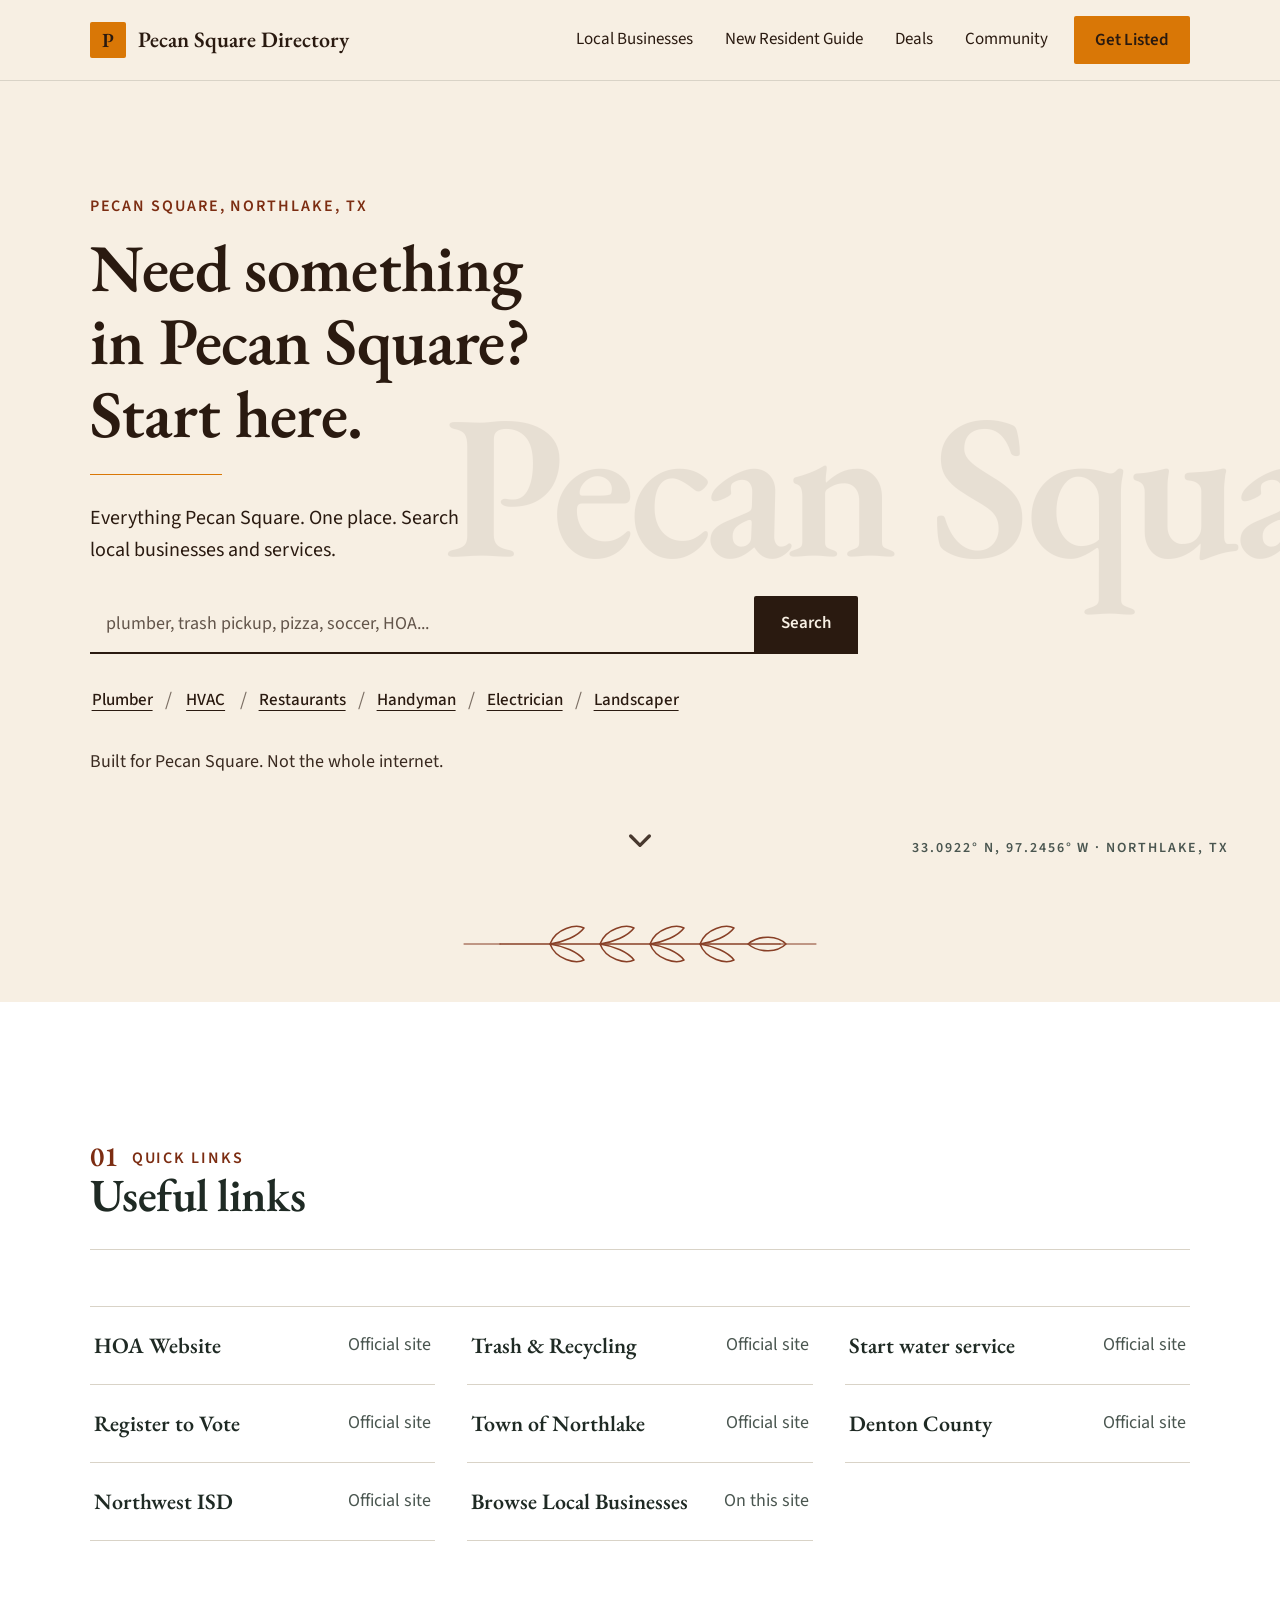
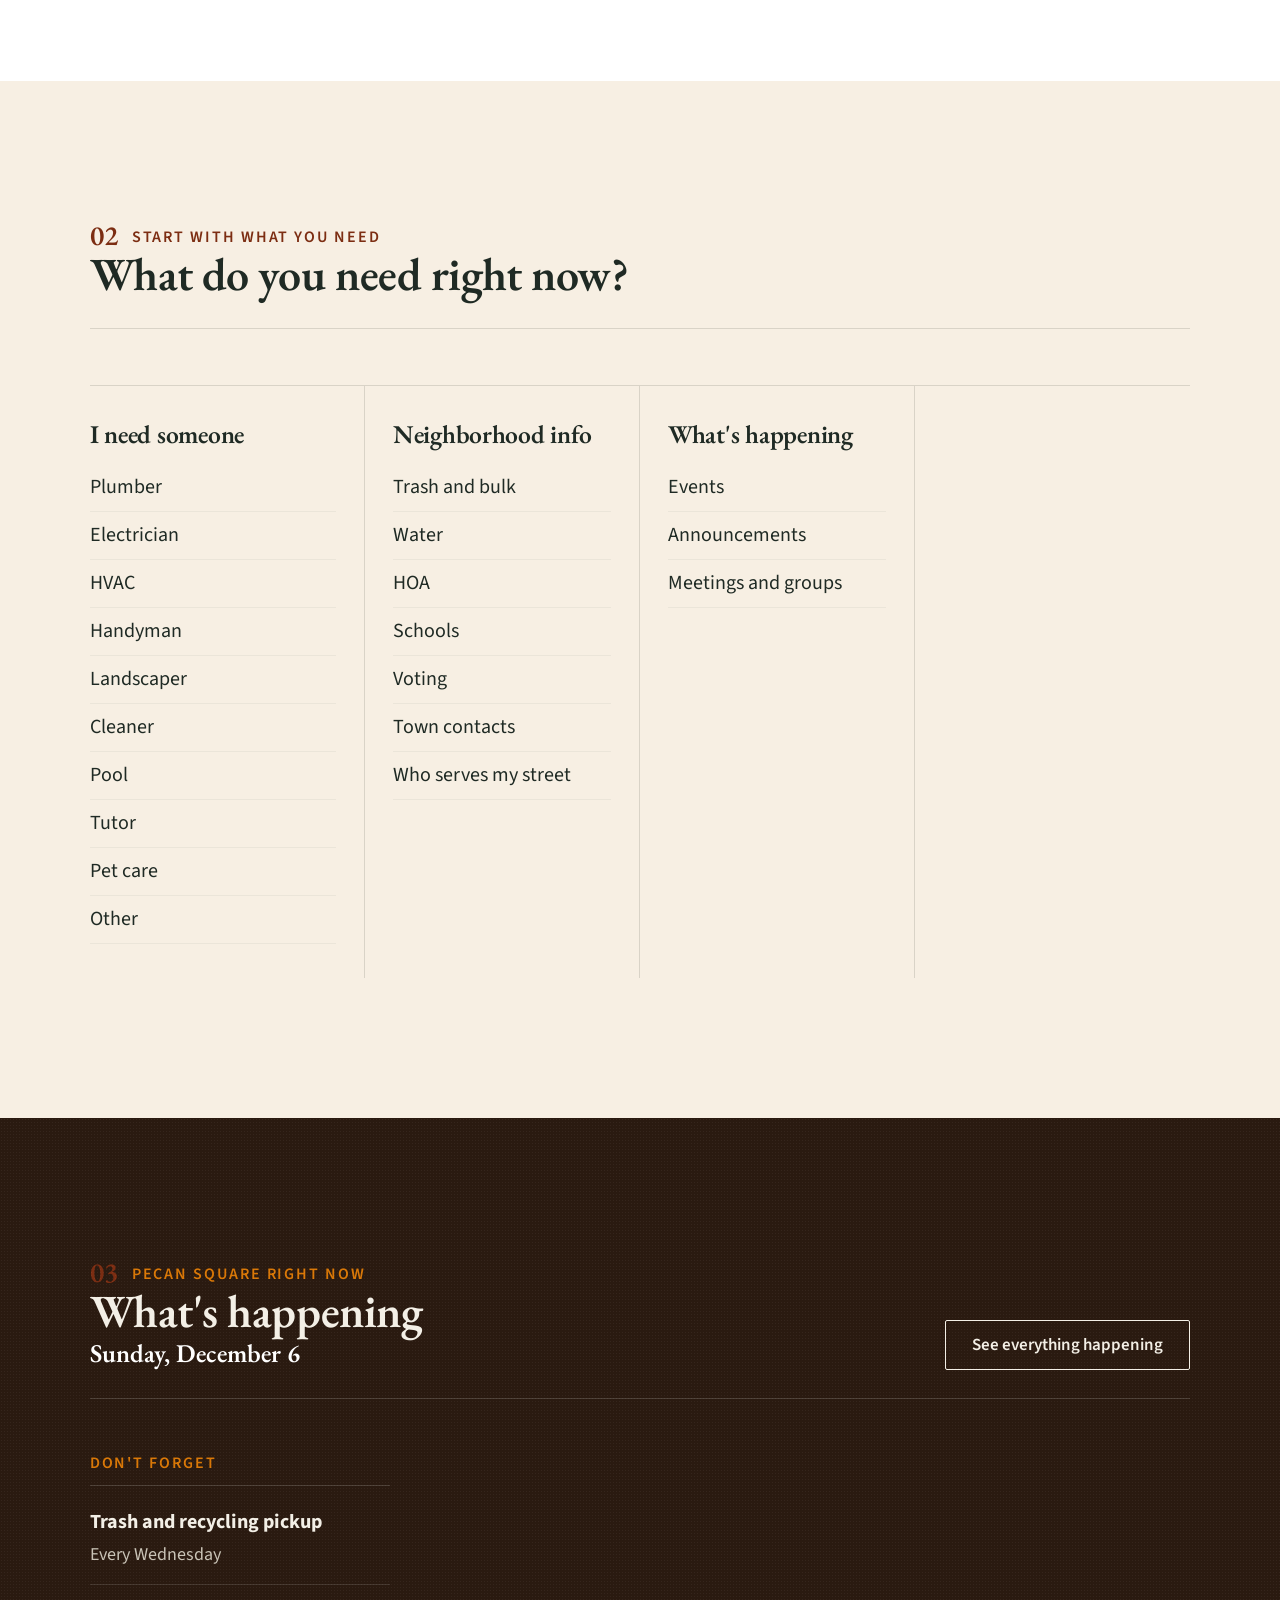
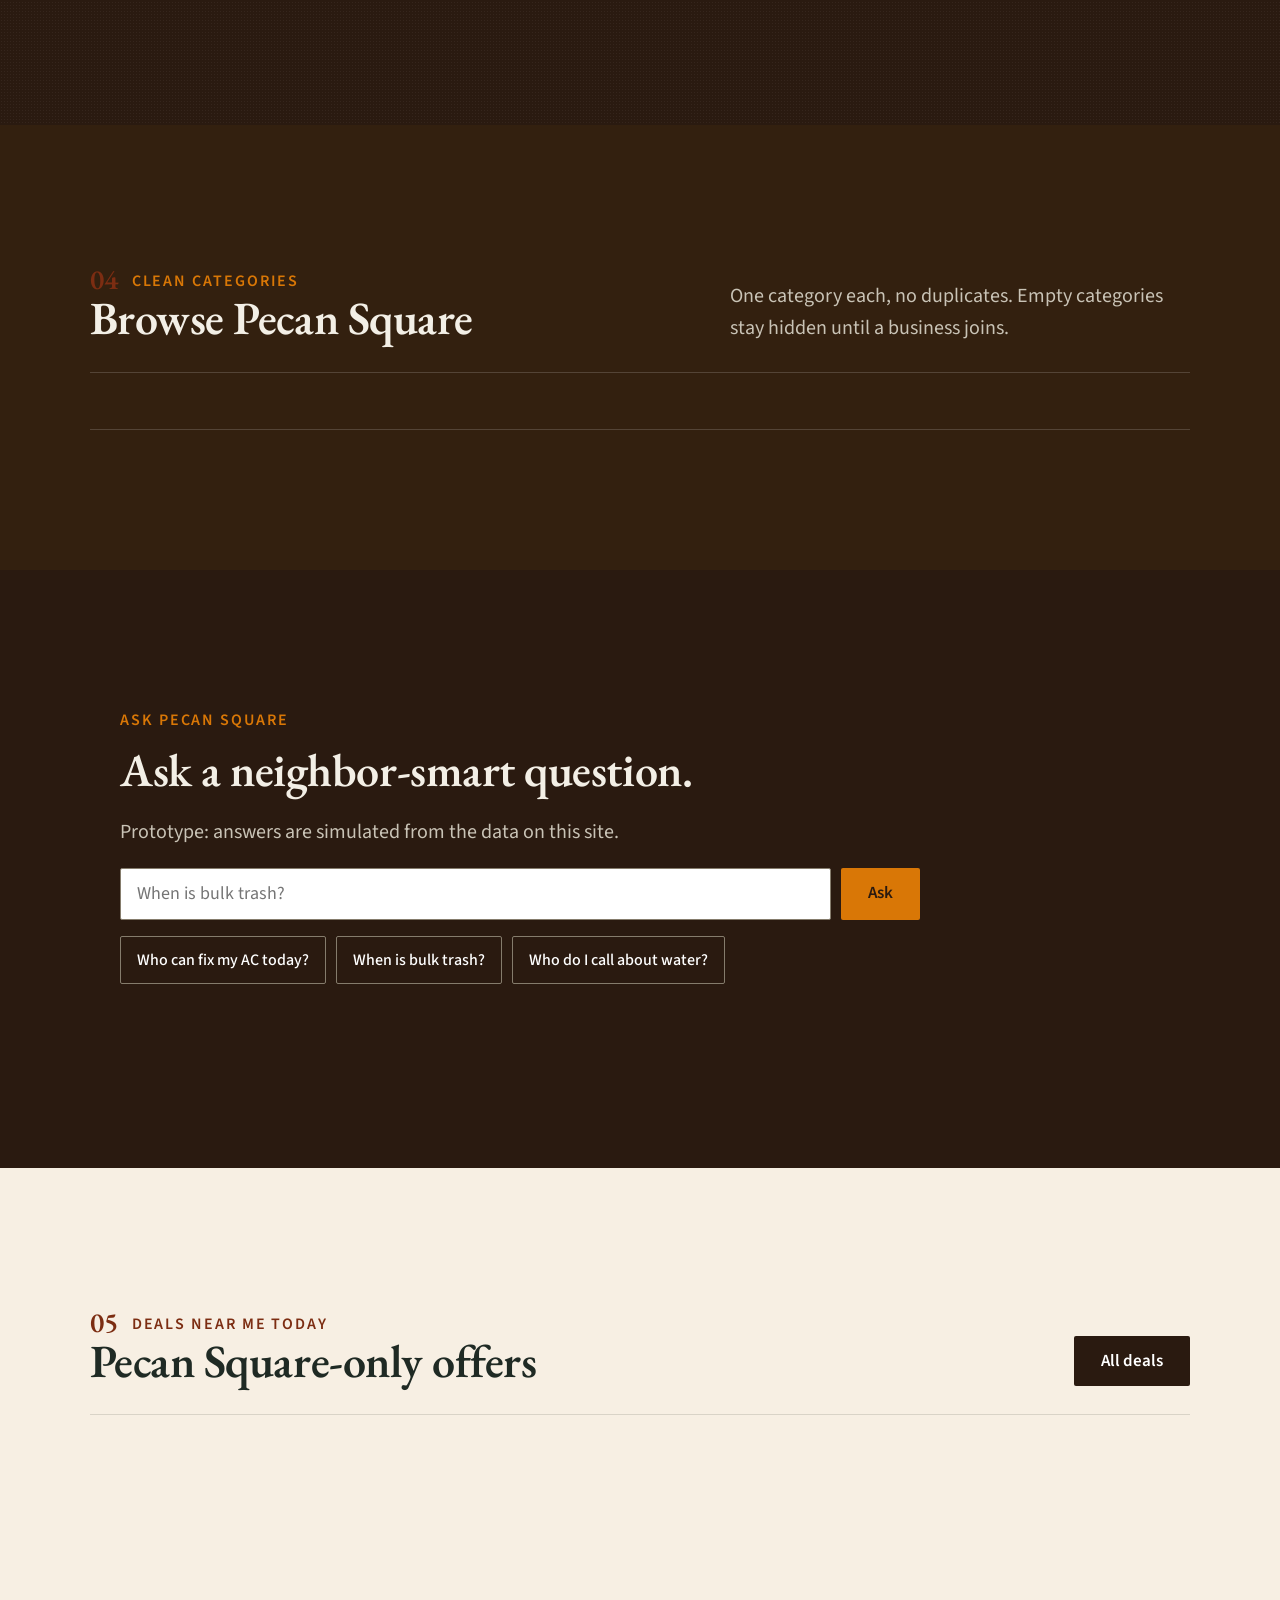
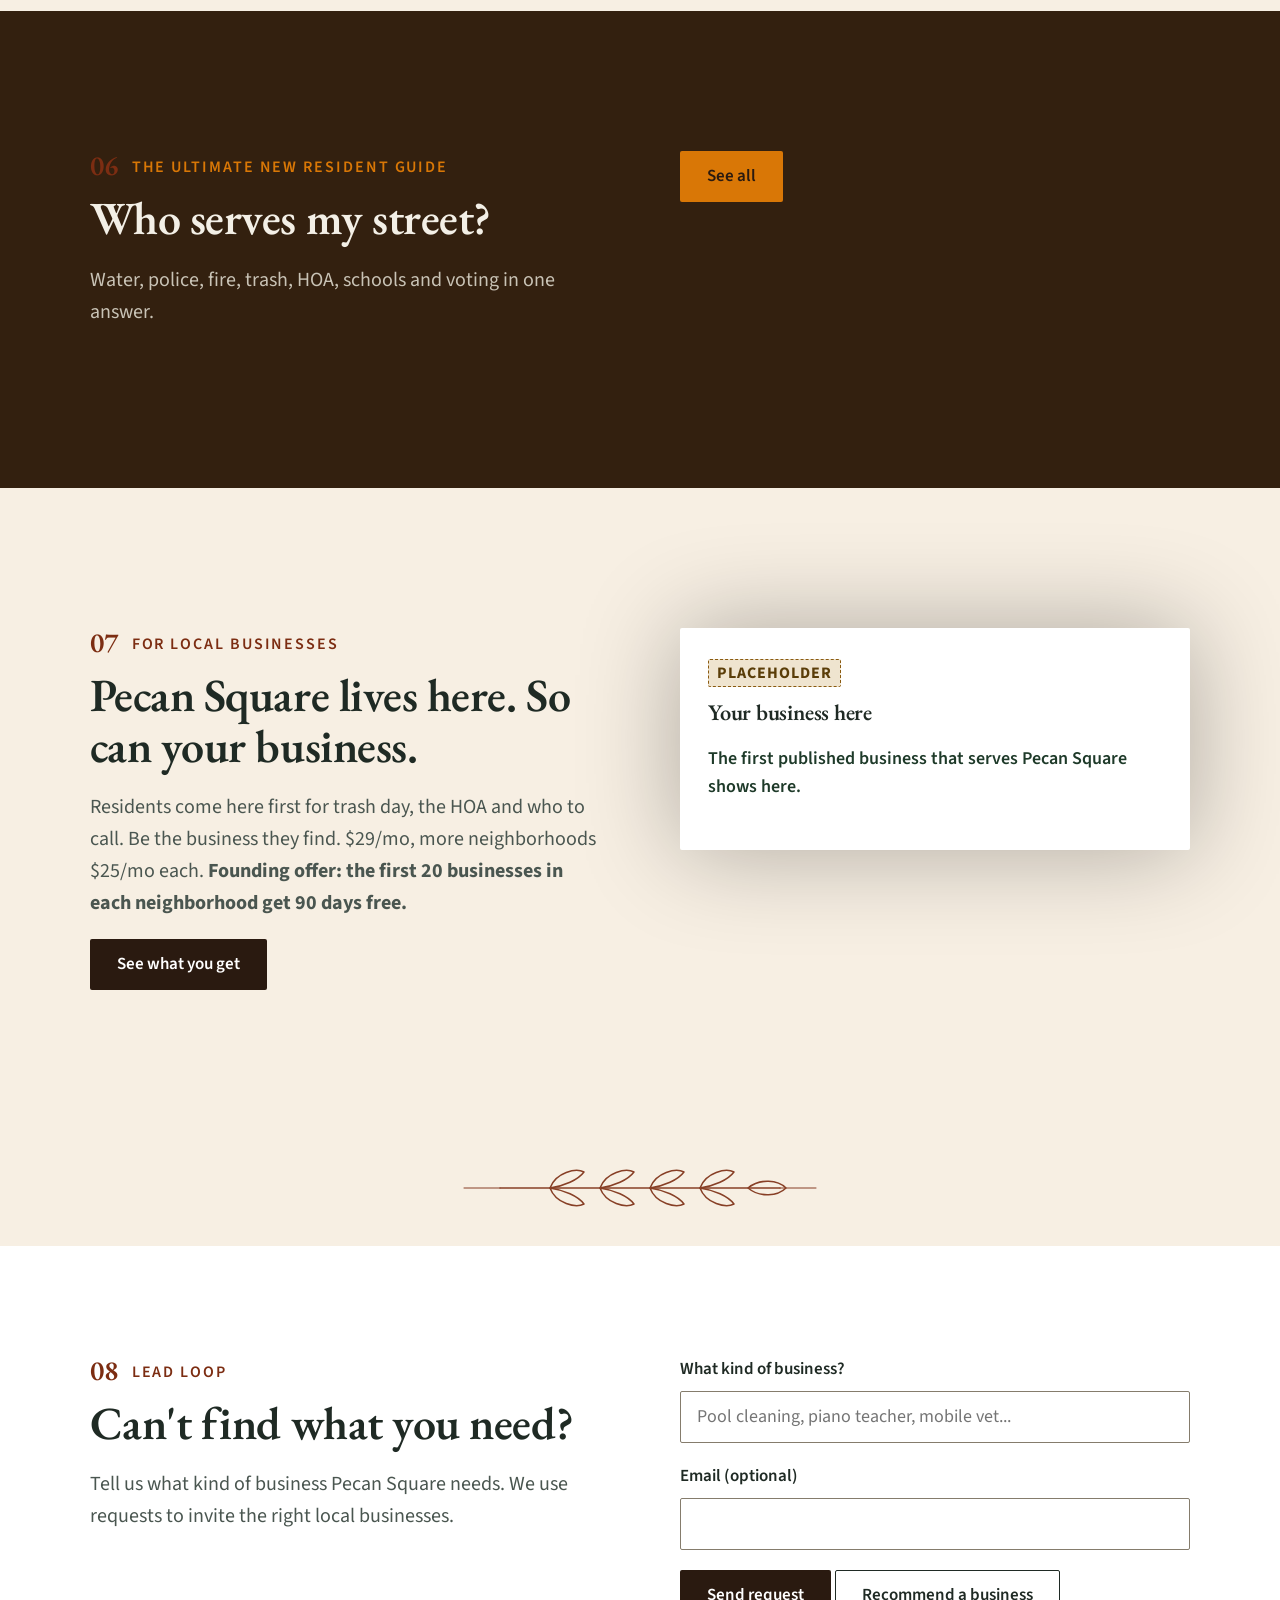
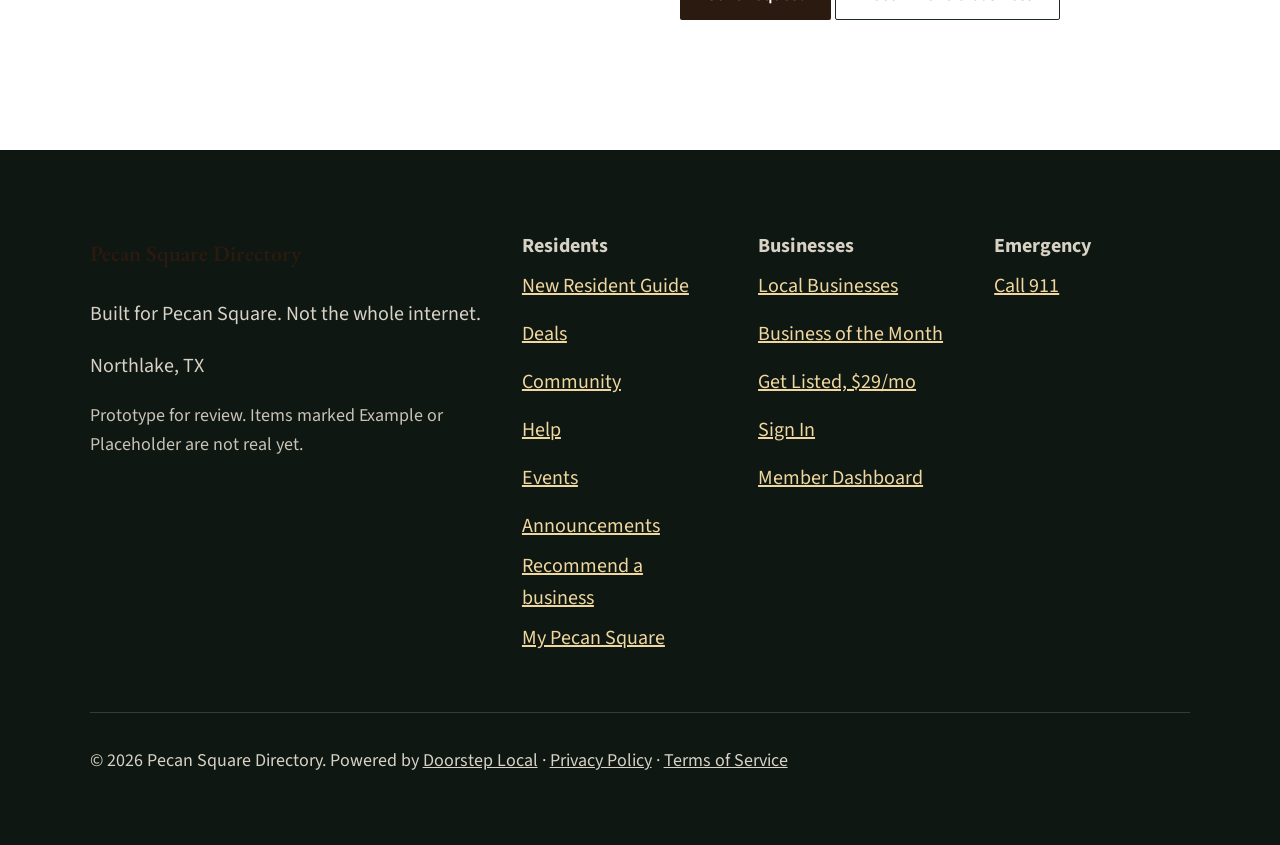
==== commit 3d7584f2: "[pecan-square] Preview of harvestdirectory-prototype 1ce2cba" ====
--- a/index.html
+++ b/index.html
@@ -2,47 +2,46 @@
 <html lang="en"><head><meta charset="utf-8"><meta name="viewport" content="width=device-width,initial-scale=1">
 <title>Pecan Square Directory | Everything Pecan Square. One place.</title><meta name="description" content="The homepage for living in Pecan Square: search local businesses, trash day, HOA, water, police, events and Pecan Square-only deals."><meta name="robots" content="noindex,nofollow">
 <link rel="canonical" href="https://pecansquaredirectory-preview.clientreview.co/index.html"><meta property="og:title" content="Pecan Square Directory | Everything Pecan Square. One place."><meta property="og:description" content="The homepage for living in Pecan Square: search local businesses, trash day, HOA, water, police, events and Pecan Square-only deals.">
-<meta property="og:image" content="https://pecansquaredirectory-preview.clientreview.co/assets/favicon.png"><meta property="og:url" content="https://pecansquaredirectory-preview.clientreview.co/index.html"><meta property="og:type" content="website">
-<link rel="icon" href="assets/favicon.png"><link rel="preconnect" href="https://fonts.googleapis.com"><link rel="preconnect" href="https://fonts.gstatic.com" crossorigin>
-<link href="https://fonts.googleapis.com/css2?family=Fraunces:opsz,wght@9..144,600&family=Inter:wght@400;500;600;700&display=swap" rel="stylesheet">
+<meta property="og:url" content="https://pecansquaredirectory-preview.clientreview.co/index.html"><meta property="og:type" content="website">
+<link rel="icon" href="assets/favicon.svg"><link rel="preload" href="fonts/ebgaramond.woff2" as="font" type="font/woff2" crossorigin><link rel="preload" href="fonts/sourcesans3.woff2" as="font" type="font/woff2" crossorigin>
 <link rel="stylesheet" href="css/site.css"><link rel="preload" href="js/site.js" as="script"><link rel="preload" href="js/layout.js" as="script"><link rel="preload" href="js/app.js" as="script">
 <script>/* CLS gate: hide main until app.js has rendered the data-driven blocks (removed in app.js; 3s safety). */document.documentElement.classList.add('js-wait');setTimeout(function(){document.documentElement.classList.remove('js-wait')},3000)</script></head>
-<body data-page="home"><div id="hdr"></div><main id="main">
+<body class="nophoto acc-numeral type-pecan-square" data-page="home"><div id="hdr"></div><main id="main">
 <section class="hero"><div class="wrap"><p class="kicker">Pecan Square, Northlake, TX</p>
 <h1>Need something in Pecan Square? Start here.</h1><p class="lede">Everything Pecan Square. One place. Search local businesses and services.</p>
 <form class="search" id="sform" role="search"><label for="q" class="skip" style="position:absolute;left:-9999px">What are you looking for in Pecan Square?</label>
 <input id="q" type="search" enterkeyhint="search" placeholder="plumber, trash pickup, pizza, soccer, HOA..." autocomplete="off" aria-label="What are you looking for in Pecan Square?"><button class="btn btn-gold" type="submit">Search</button></form>
 <div class="chips" aria-label="Quick searches" id="chips"></div>
-<div class="results" id="results" hidden aria-live="polite"></div><p class="small">Built for Pecan Square. Not the whole internet.</p></div><a class="scrollcue" href="#intent-h" aria-label="Scroll down"><svg viewBox="0 0 24 24" width="32" height="32" aria-hidden="true"><path d="M5 9l7 7 7-7" fill="none" stroke="currentColor" stroke-width="2.5" stroke-linecap="round" stroke-linejoin="round"/></svg></a></section>
+<div class="results" id="results" hidden aria-live="polite"></div><p class="small">Built for Pecan Square. Not the whole internet.</p></div><div class="mark" aria-hidden="true"><span>Pecan Square</span></div><p class="plate">33.0922° N, 97.2456° W · Northlake, TX</p><a class="scrollcue" href="#intent-h" aria-label="Scroll down"><svg viewBox="0 0 24 24" width="32" height="32" aria-hidden="true"><path d="M5 9l7 7 7-7" fill="none" stroke="currentColor" stroke-width="2.5" stroke-linecap="round" stroke-linejoin="round"/></svg></a></section>
 
-<section class="band" aria-labelledby="intent-h"><div class="wrap"><div class="head"><div><p class="kicker">Start with what you need</p><h2 id="intent-h">What do you need right now?</h2></div></div>
+<section data-band="intents" class="band" aria-labelledby="intent-h"><div class="wrap"><div class="head"><div><p class="kicker">Start with what you need</p><h2 id="intent-h">What do you need right now?</h2></div></div>
 <div class="intents">
 <div class="intent"><h3>I need someone</h3><ul><li><a href="index.html?q=plumber#sform">Plumber</a></li><li><a href="index.html?q=electrician#sform">Electrician</a></li><li><a href="index.html?q=hvac#sform">HVAC</a></li><li><a href="index.html?q=handyman#sform">Handyman</a></li><li><a href="index.html?q=landscaper#sform">Landscaper</a></li><li><a href="index.html?q=cleaner#sform">Cleaner</a></li><li><a href="index.html?q=pool#sform">Pool</a></li><li><a href="index.html?q=tutor#sform">Tutor</a></li><li><a href="index.html?q=pet#sform">Pet care</a></li><li><a href="#need">Other</a></li></ul></div>
 <div class="intent" data-needs="resources"><h3>Neighborhood info</h3><ul><li><a href="new-resident.html#g-trash" data-g="trash">Trash and bulk</a></li><li><a href="new-resident.html#g-water" data-g="water">Water</a></li><li><a href="new-resident.html#g-hoa" data-g="hoa">HOA</a></li><li><a href="new-resident.html#g-police" data-g="police">Police and fire</a></li><li><a href="new-resident.html#g-schools" data-g="schools">Schools</a></li><li><a href="new-resident.html#g-voting" data-g="voting">Voting</a></li><li><a href="new-resident.html#g-town" data-g="town">Town contacts</a></li><li><a href="new-resident.html#lookup-sec">Who serves my street</a></li></ul></div>
 <div class="intent"><h3>What's happening</h3><ul><li><a href="events.html">Events</a></li><li><a href="announcements.html">Announcements</a></li><li><a href="community.html">Meetings and groups</a></li></ul></div>
-<div class="intent"><h3>I want a deal</h3><ul><li><a href="offers.html">Deals Near Me Today</a></li><li><a href="offers.html">All deals</a></li></ul></div>
+<div class="intent" data-needs="offers"><h3>I want a deal</h3><ul><li><a href="offers.html">Deals Near Me Today</a></li><li><a href="offers.html">All deals</a></li></ul></div>
 </div></div></section>
 
-<section class="band white" data-needs="resources"><div class="wrap"><div class="head"><div><p class="kicker">Quick links</p><h2>Useful links</h2></div></div><div class="cats quick" data-quick></div></div></section>
-<section class="band dark grain" aria-labelledby="now-h" id="nowsec"><div class="wrap"><div class="head"><div><p class="kicker">Pecan Square Right Now</p><h2 id="now-h">What's happening</h2><p class="date" id="nowdate"></p></div><a class="btn btn-ghost" href="community.html">See everything happening</a></div>
+<section data-band="quick" class="band white" data-needs="resources"><div class="wrap"><div class="head"><div><p class="kicker">Quick links</p><h2>Useful links</h2></div></div><div class="cats quick" data-quick></div></div></section>
+<section data-band="now" class="band dark grain" aria-labelledby="now-h" id="nowsec"><div class="wrap"><div class="head"><div><p class="kicker">Pecan Square Right Now</p><h2 id="now-h">What's happening</h2><p class="date" id="nowdate"></p></div><a class="btn btn-ghost" href="community.html">See everything happening</a></div>
 <div class="now" id="now"></div></div></section>
 
-<section class="band slate" aria-labelledby="cat-h"><div class="wrap"><div class="head"><div><p class="kicker">Clean categories</p><h2 id="cat-h">Browse Pecan Square</h2></div><p class="muted">One category each, no duplicates. Empty categories stay hidden until a business joins.</p></div><div class="cats" id="cats"></div></div></section>
+<section data-band="cats" class="band slate" aria-labelledby="cat-h"><div class="wrap"><div class="head"><div><p class="kicker">Clean categories</p><h2 id="cat-h">Browse Pecan Square</h2></div><p class="muted">One category each, no duplicates. Empty categories stay hidden until a business joins.</p></div><div class="cats" id="cats"></div></div></section>
 
-<section class="band" aria-labelledby="feat-h" data-needs="businesses"><div class="wrap"><div class="head"><div><p class="kicker">Local Businesses</p><h2 id="feat-h">Featured Pecan Square businesses</h2></div><a class="btn btn-dark" href="members.html">See all local businesses</a></div><div class="list" id="featured"></div>
+<section data-band="featured" class="band" aria-labelledby="feat-h" data-needs="businesses"><div class="wrap"><div class="head"><div><p class="kicker">Local Businesses</p><h2 id="feat-h">Featured Pecan Square businesses</h2></div><a class="btn btn-dark" href="members.html">See all local businesses</a></div><div class="list" id="featured"></div>
 <p class="note">No star reviews. Neighbors say yes or no and what the business helped with.</p></div></section>
 
-<section class="band dark" aria-labelledby="ask-h"><div class="wrap measure"><p class="kicker">Ask Pecan Square</p><h2 id="ask-h">Ask a neighbor-smart question.</h2><p class="muted">Prototype: answers are simulated from the data on this site.</p>
+<section data-band="ask" class="band dark" aria-labelledby="ask-h"><div class="wrap measure"><p class="kicker">Ask Pecan Square</p><h2 id="ask-h">Ask a neighbor-smart question.</h2><p class="muted">Prototype: answers are simulated from the data on this site.</p>
 <form class="ask" id="ask"><label for="askq" style="position:absolute;left:-9999px">Ask Pecan Square</label><input id="askq" type="text" autocomplete="off" enterkeyhint="send" placeholder="When is bulk trash?"><button class="btn btn-gold" type="submit">Ask</button></form>
 <div class="ask-q"><button type="button" style="color:#fff;border-color:#857c6c">Who can fix my AC today?</button><button type="button" style="color:#fff;border-color:#857c6c">When is bulk trash?</button><button type="button" style="color:#fff;border-color:#857c6c">Who do I call about water?</button></div>
 <div class="ask-out" id="ask-out" aria-live="polite"></div></div></section>
 
-<section class="band" aria-labelledby="deal-h"><div class="wrap"><div class="head"><div><p class="kicker">Deals Near Me Today</p><h2 id="deal-h">Pecan Square-only offers</h2></div><a class="btn btn-dark" href="offers.html">All deals</a></div><div class="list" id="deals"></div></div></section>
+<section data-band="deals" class="band" aria-labelledby="deal-h"><div class="wrap"><div class="head"><div><p class="kicker">Deals Near Me Today</p><h2 id="deal-h">Pecan Square-only offers</h2></div><a class="btn btn-dark" href="offers.html">All deals</a></div><div class="list" id="deals"></div></div></section>
 
-<section class="band slate" aria-labelledby="nr-h" id="lookup-sec" data-needs="sides"><div class="wrap split"><div><p class="kicker">The Ultimate New Resident Guide</p><h2 id="nr-h">Who serves my street?</h2><p class="muted">Water, police, fire, trash, HOA, schools and voting in one answer.</p><a class="btn btn-gold" href="new-resident.html">Open the full guide</a></div>
+<section data-band="lookup" class="band slate" aria-labelledby="nr-h" id="lookup-sec" data-needs="sides"><div class="wrap split"><div><p class="kicker">The Ultimate New Resident Guide</p><h2 id="nr-h">Who serves my street?</h2><p class="muted">Water, police, fire, trash, HOA, schools and voting in one answer.</p><a class="btn btn-gold" href="new-resident.html">Open the full guide</a></div>
 <!-- Side options render from SITE.sides (per-directory; admin sets them). Empty = "See all" link only. --><form class="sidepick" id="lookup"></form></div></section>
 
-<section class="band" aria-labelledby="biz-h"><div class="wrap split"><div><p class="kicker">For local businesses</p><h2 id="biz-h">Pecan Square lives here. So can your business.</h2><p class="muted">Residents come here first for trash day, the HOA and who to call. Be the business they find. $29/mo, more neighborhoods $25/mo each. <b>Founding offer: the first 20 businesses in each neighborhood get 90 days free.</b></p><a class="btn btn-dark" href="join.html">See what you get</a></div>
+<section data-band="pitch" class="band" aria-labelledby="biz-h"><div class="wrap split"><div><p class="kicker">For local businesses</p><h2 id="biz-h">Pecan Square lives here. So can your business.</h2><p class="muted">Residents come here first for trash day, the HOA and who to call. Be the business they find. $29/mo, more neighborhoods $25/mo each. <b>Founding offer: the first 20 businesses in each neighborhood get 90 days free.</b></p><a class="btn btn-dark" href="join.html">See what you get</a></div>
 <div class="profile" id="pitch"></div></div></section>
 <section class="band tight white" id="need"><div class="wrap split"><div><p class="kicker">Lead loop</p><h2>Can't find what you need?</h2><p class="muted">Tell us what kind of business Pecan Square needs. We use requests to invite the right local businesses.</p></div>
 <form data-proto><label for="needw">What kind of business?</label><input id="needw" type="text" placeholder="Pool cleaning, piano teacher, mobile vet..." required>
--- a/css/site.css
+++ b/css/site.css
@@ -1,54 +1,56 @@
-:root{--ink:#1c1a14;--slate:#2e2a20;--paper:#f6f2ea;--white:#fff;--text-c:#1f2a24;--muted:#4a5650;--gold:#D97706;--gold-d:#92400e;--line:#d9d3c7;--text:1.25rem;--text-lh:1.6;--wrap:min(82%,1240px);--r:14px}
+@font-face{font-family:"EB Garamond";src:url(../fonts/ebgaramond.woff2) format("woff2");font-weight:500 700;font-style:normal;font-display:swap}
+@font-face{font-family:"Source Sans 3";src:url(../fonts/sourcesans3.woff2) format("woff2");font-weight:400 700;font-style:normal;font-display:swap}
+:root{--ink:#2a1a10;--slate:#33200f;--paper:#f7efe3;--white:#fff;--text-c:#1f2a24;--muted:#4a5650;--gold:#D97706;--gold-d:#7c2d12;--line:#d9d3c7;--text:1.25rem;--text-lh:1.6;--wrap:min(82%,1240px);--r:var(--radius);--radius:2px;--rule:1px;--f-display:"EB Garamond",Georgia,serif;--f-text:"Source Sans 3",system-ui,sans-serif;--f-display-w:600}
 *{box-sizing:border-box}html{-webkit-text-size-adjust:100%}
-body{margin:0;font:400 var(--text)/var(--text-lh) Inter,system-ui,sans-serif;color:var(--text-c);background:var(--paper);overflow-x:hidden}
+body{margin:0;font:400 var(--text)/var(--text-lh) var(--f-text);color:var(--text-c);background:var(--paper);overflow-x:hidden}
 img{max-width:100%;display:block}
 a{color:var(--gold-d)}a:hover{text-decoration-thickness:2px}
-h1,h2,h3{font-family:Fraunces,Georgia,serif;font-weight:600;line-height:1.1;margin:0 0 .4em;letter-spacing:-.01em}
+h1,h2,h3{font-family:var(--f-display);font-weight:var(--f-display-w);line-height:1.1;margin:0 0 .4em;letter-spacing:-.01em}
 h1{font-size:clamp(2.6rem,6.2vw,5.6rem)}h2{font-size:clamp(2rem,3.6vw,3.25rem)}h3{font-size:1.4rem}
 p{margin:20px 0}
 .wrap{width:var(--wrap);margin:0 auto}.measure{max-width:1040px}
-.skip{position:absolute;left:12px;top:0;transform:translateY(-120%);background:var(--gold);color:var(--ink);padding:12px 18px;z-index:99;border-radius:8px}.skip:focus{transform:none}
+.skip{position:absolute;left:12px;top:0;transform:translateY(-120%);background:var(--gold);color:var(--ink);padding:12px 18px;z-index:99;border-radius:var(--radius)}.skip:focus{transform:none}
 :focus-visible{outline:3px solid var(--gold);outline-offset:3px}
-.btn{display:inline-flex;align-items:center;justify-content:center;gap:8px;min-height:48px;padding:14px 26px;border-radius:999px;font:600 1.0625rem/1.2 Inter,sans-serif;text-decoration:none;border:1px solid transparent;cursor:pointer}
+.btn{display:inline-flex;align-items:center;justify-content:center;gap:8px;min-height:48px;padding:14px 26px;border-radius:var(--radius);font:600 1.0625rem/1.2 var(--f-text);text-decoration:none;border:1px solid transparent;cursor:pointer}
 .btn-gold{background:var(--gold);color:var(--ink)}.btn-gold:hover{filter:brightness(1.08)}
 .btn-ghost{background:transparent;color:inherit;border-color:currentColor}
 .btn-dark{background:var(--ink);color:#fff}
-.kicker{font:600 1rem/1.3 Inter,sans-serif;letter-spacing:.12em;text-transform:uppercase;color:var(--gold-d);margin:0 0 14px}
+.kicker{font:600 1rem/1.3 var(--f-text);letter-spacing:.12em;text-transform:uppercase;color:var(--gold-d);margin:0 0 14px}
 .dark .kicker,.slate .kicker,.photo .kicker{color:var(--gold)}
-.ex{display:inline-block;font:700 1rem/1 Inter,sans-serif;letter-spacing:.06em;text-transform:uppercase;background:#efe4cf;color:#5a3d08;border:1px dashed #8a5a10;border-radius:6px;padding:5px 8px;vertical-align:middle}
+.ex{display:inline-block;font:700 1rem/1 var(--f-text);letter-spacing:.06em;text-transform:uppercase;background:#efe4cf;color:#5a3d08;border:1px dashed #8a5a10;border-radius:var(--radius);padding:5px 8px;vertical-align:middle}
 .dark .ex{background:#3a3220;color:#f5d896;border-color:#f5d896}
 /* header */
 .hdr{position:absolute;inset:0 0 auto;z-index:20;color:#fff;background:linear-gradient(180deg,rgba(0,0,0,.75),transparent)}
 .hdr.solid{position:sticky;top:0;background:var(--ink)}
 .hdr-in{display:flex;align-items:center;justify-content:space-between;gap:20px;min-height:80px}
-.brand{display:flex;align-items:center;gap:12px;color:#fff;text-decoration:none;font:600 1.375rem/1 Fraunces,serif;min-height:48px}
-.brand img{width:36px;height:36px;border-radius:8px}
+.brand{display:flex;align-items:center;gap:12px;color:#fff;text-decoration:none;font:600 1.375rem/1 var(--f-display);min-height:48px}
+.brand img{width:36px;height:36px;border-radius:var(--radius)}
 .nav{display:flex;gap:4px;align-items:center}
-.nav a{color:#fff;text-decoration:none;font-size:1.0625rem;padding:12px 14px;min-height:48px;display:inline-flex;align-items:center;border-radius:8px}
+.nav a{color:#fff;text-decoration:none;font-size:1.0625rem;padding:12px 14px;min-height:48px;display:inline-flex;align-items:center;border-radius:var(--radius)}
 .nav a:hover,.nav a[aria-current]{background:rgba(255,255,255,.12)}
 .nav .btn{margin-left:8px;padding:12px 20px}
-.menu-btn{display:none;min-width:48px;min-height:48px;background:transparent;border:1px solid rgba(255,255,255,.4);color:#fff;border-radius:10px;font:600 1rem Inter,sans-serif}
+.menu-btn{display:none;min-width:48px;min-height:48px;background:transparent;border:1px solid rgba(255,255,255,.4);color:#fff;border-radius:var(--radius);font:600 1rem var(--f-text)}
 @media (max-width:1023px){.menu-btn{display:inline-flex;align-items:center;justify-content:center;padding:0 16px}
  .nav{display:none;position:fixed;inset:80px 0 0;background:var(--ink);flex-direction:column;align-items:stretch;padding:20px 8%;overflow:auto}
- .nav.open{display:flex}.nav a{font-size:1.25rem;border-bottom:1px solid rgba(255,255,255,.12);border-radius:0}.nav .btn{margin:20px 0 0;border-radius:999px}}
+ .nav.open{display:flex}.nav a{font-size:1.25rem;border-bottom:1px solid rgba(255,255,255,.12);border-radius:0}.nav .btn{margin:20px 0 0;border-radius:var(--radius)}}
 /* hero */
-.hero{position:relative;min-height:100svh;display:flex;align-items:center;color:#fff;background:linear-gradient(135deg,#1c1a14 0%,#2e2a20 60%,#1c1a14 100%)}
-.hero:before{content:"";position:absolute;inset:0;background:rgba(0,0,0,.6)}
+.hero{position:relative;min-height:100svh;display:flex;align-items:center;color:#fff;background:#f7efe3}
+.hero.has-photo:before,.has-photo .hero:before{content:"";position:absolute;inset:0;background:rgba(0,0,0,.6)}
 .hero .wrap{position:relative;padding:140px 0 90px}
 .hero h1{text-shadow:0 0 15px rgba(0,0,0,.5);max-width:14ch}
 .hero .lede{font-size:clamp(1.25rem,1.8vw,1.5rem);max-width:40ch;margin:0 0 30px}
-.search{display:flex;background:#fff;border-radius:999px;padding:8px;box-shadow:0 0 100px rgba(0,0,0,.35);max-width:900px}
-.search input{flex:1;min-width:0;border:0;background:transparent;font:400 1.25rem Inter,sans-serif;padding:0 20px;color:var(--text-c);min-height:56px}
+.search{display:flex;align-items:stretch;background:transparent;border-radius:0;padding:0;box-shadow:none;border-bottom:2px solid currentColor;max-width:900px}
+.search input{flex:1;min-width:0;border:0;border-radius:0;background:transparent;font:400 1.25rem var(--f-text);padding:0 4px;color:inherit;min-height:56px}.search input::placeholder{color:inherit;opacity:.72}.search .btn{border-radius:var(--radius) var(--radius) 0 0}
 .search input:focus{outline:none}.search:focus-within{outline:3px solid var(--gold);outline-offset:3px}
 .search .btn{min-height:56px}
 .chips{display:flex;flex-wrap:wrap;gap:10px;margin:22px 0 0}
-.chip{min-height:48px;padding:10px 18px;border-radius:999px;border:1px solid rgba(255,255,255,.4);background:rgba(0,0,0,.25);color:#fff;font:500 1rem Inter,sans-serif;cursor:pointer}
-.chip:hover{background:rgba(255,255,255,.15)}
+.chips{align-items:center;gap:0 10px}.chip{min-height:48px;padding:0 2px;border:0;border-radius:0;background:none;color:inherit;font:500 1.0625rem var(--f-text);cursor:pointer;text-decoration:underline;text-decoration-thickness:1px;text-underline-offset:5px}.chips .sep{opacity:.6}
+.chip:hover{text-decoration-thickness:2px}
 .hero .small{font-size:1rem;opacity:.92;margin-top:24px}
 .results{max-width:900px;margin-top:18px;background:#fff;color:var(--text-c);border-radius:var(--r);box-shadow:0 0 100px rgba(0,0,0,.3);max-height:60vh;overflow:auto}
 .results[hidden]{display:none}
 .res{display:flex;gap:14px;align-items:flex-start;padding:16px 22px;border-bottom:1px solid #eee;text-decoration:none;color:inherit;min-height:48px}
-.res:hover{background:#faf6ee}.res b{display:block}.res .t{font:700 .875rem Inter;letter-spacing:.06em;text-transform:uppercase;color:var(--gold-d);min-width:96px;padding-top:4px}
+.res:hover{background:#faf6ee}.res b{display:block}.res .t{font:700 .875rem var(--f-text);letter-spacing:.06em;text-transform:uppercase;color:var(--gold-d);min-width:96px;padding-top:4px}
 /* bands */
 .band{padding:140px 0}.band.tight{padding:110px 0}
 .dark{background:var(--ink);color:#f3efe6}.slate{background:var(--slate);color:#f3efe6}.white{background:#fff}
@@ -72,24 +74,24 @@
 /* categories */
 .cats{display:grid;grid-template-columns:repeat(auto-fill,minmax(300px,1fr));gap:0 32px;border-top:1px solid rgba(255,255,255,.16)}
 .cat{display:flex;justify-content:space-between;align-items:center;gap:12px;padding:24px 4px;border-bottom:1px solid rgba(255,255,255,.16);text-decoration:none;color:#fff;min-height:48px}
-.cat span{font:600 1.375rem Fraunces,serif}.cat small{font-size:1rem;color:#c9c3b6}
+.cat span{font:600 1.375rem var(--f-display)}.cat small{font-size:1rem;color:#c9c3b6}
 .cat:hover span{color:var(--gold)}
 /* right now */
 .now{display:grid;grid-template-columns:1fr 1.4fr 1fr;gap:40px}
-.now h3{font-family:Inter,sans-serif;font-size:1rem;letter-spacing:.12em;text-transform:uppercase;color:var(--gold-d);border-bottom:1px solid var(--line);padding-bottom:12px}
+.now h3{font-family:var(--f-text);font-size:1rem;letter-spacing:.12em;text-transform:uppercase;color:var(--gold-d);border-bottom:1px solid var(--line);padding-bottom:12px}
 .now ul{list-style:none;padding:0;margin:0}.now li{padding:14px 0;border-bottom:1px solid #ebe5d9}
 .now li b{display:block}.now .when{color:var(--muted);font-size:1.0625rem}
-.date{font:600 clamp(1.4rem,2vw,1.75rem) Fraunces,serif;margin:0}
+.date{font:600 clamp(1.4rem,2vw,1.75rem) var(--f-display);margin:0}
 @media (max-width:900px){.now{grid-template-columns:1fr}}
 /* split */
 .split{display:grid;grid-template-columns:1fr 1fr;gap:80px;align-items:start}
 @media (max-width:900px){.split{grid-template-columns:1fr;gap:40px}}
 /* form */
 label{display:block;font-weight:600;margin:0 0 8px;font-size:1.0625rem}
-input[type=text],input[type=email],select,textarea{width:100%;min-height:52px;border:1px solid #b9b1a2;border-radius:10px;padding:12px 16px;font:400 1.125rem Inter,sans-serif;background:#fff;color:var(--text-c)}
+input[type=text],input[type=email],input[type=search],select,textarea{width:100%;min-height:52px;border:1px solid #b9b1a2;border-radius:var(--radius);padding:12px 16px;font:400 1.125rem var(--f-text);background:#fff;color:var(--text-c)}
 textarea{min-height:120px}
 .seg{display:flex;flex-wrap:wrap;gap:10px;margin:14px 0}
-.seg label{display:flex;align-items:center;gap:10px;min-height:48px;padding:10px 16px;border:1px solid rgba(255,255,255,.3);border-radius:10px;font-weight:500;cursor:pointer;margin:0}
+.seg label{display:flex;align-items:center;gap:10px;min-height:48px;padding:10px 16px;border:1px solid rgba(255,255,255,.3);border-radius:var(--radius);font-weight:500;cursor:pointer;margin:0}
 .seg input{width:22px;height:22px;accent-color:var(--gold)}
 .answer{margin-top:28px;border-top:1px solid rgba(255,255,255,.16)}
 .answer dl{display:grid;grid-template-columns:minmax(120px,200px) 1fr;margin:0}
@@ -100,27 +102,27 @@
 @media (max-width:400px){.list{grid-template-columns:1fr}}
 .card{background:#fff;border:1px solid #e3ddd0;border-radius:var(--r);padding:26px;display:flex;flex-direction:column;gap:12px;box-shadow:0 0 60px rgba(0,0,0,.05)}
 .card .top{display:flex;gap:16px;align-items:center}
-.card .logo{width:64px;height:64px;border-radius:12px;object-fit:contain;background:#f4efe4;border:1px solid #eee}
-.card .ph{width:64px;height:64px;border-radius:12px;background:#ece5d6;display:grid;place-items:center;font:600 1.4rem Fraunces;color:#5a4a2a}
+.card .logo{width:64px;height:64px;border-radius:var(--radius);object-fit:contain;background:#f4efe4;border:1px solid #eee}
+.card .ph{width:64px;height:64px;border-radius:var(--radius);background:#ece5d6;display:grid;place-items:center;font:600 1.4rem var(--f-display);color:#5a4a2a}
 .card h3{margin:0;font-size:1.375rem}.card .sub{font-size:1rem;color:var(--muted)}
 .card p{margin:0;font-size:1.0625rem}
 .badges{display:flex;flex-wrap:wrap;gap:8px}
-.badge{font:600 1rem/1.2 Inter;padding:7px 10px;border-radius:6px;background:#eef2ec;color:#1e3a29;border:1px solid #c9d6cc}
+.badge{font:600 1rem/1.2 var(--f-text);padding:7px 10px;border-radius:var(--radius);background:#eef2ec;color:#1e3a29;border:1px solid #c9d6cc}
 .badge.res{background:#fbf1dc;color:#5a3d08;border-color:#e6cf9c}
 .badge.tip{cursor:help;position:relative}
 .recs{font-size:1rem;color:#1e3a29;font-weight:600}
 .actions{display:flex;flex-wrap:wrap;gap:10px;margin-top:auto;padding-top:6px}
 .actions .btn{padding:12px 18px;font-size:1rem}
-.save{min-width:48px;min-height:48px;border-radius:999px;border:1px solid #b9b1a2;background:#fff;font:600 1rem Inter;padding:0 16px;cursor:pointer;color:var(--text-c)}
+.save{min-width:48px;min-height:48px;border-radius:var(--radius);border:1px solid #b9b1a2;background:#fff;font:600 1rem var(--f-text);padding:0 16px;cursor:pointer;color:var(--text-c)}
 .save[aria-pressed=true]{background:var(--ink);color:#fff;border-color:var(--ink)}
-.offer .exp{font-weight:700;color:#8b2a0e}.offer .kind{font:700 1rem Inter;letter-spacing:.06em;text-transform:uppercase;color:var(--gold-d)}
+.offer .exp{font-weight:700;color:#8b2a0e}.offer .kind{font:700 1rem var(--f-text);letter-spacing:.06em;text-transform:uppercase;color:var(--gold-d)}
 /* ask */
 .ask{display:flex;gap:10px;max-width:800px}.ask input{flex:1}
 .ask-out{margin-top:24px;max-width:800px;font-size:1.25rem;min-height:1em}
 .ask-q{display:flex;flex-wrap:wrap;gap:10px;margin-top:16px}
-.ask-q button{min-height:48px;padding:10px 16px;border-radius:999px;border:1px solid #b9b1a2;background:transparent;font:500 1rem Inter;cursor:pointer;color:var(--text-c)}
+.ask-q button{min-height:48px;padding:10px 16px;border-radius:var(--radius);border:1px solid #b9b1a2;background:transparent;font:500 1rem var(--f-text);cursor:pointer;color:var(--text-c)}
 /* join */
-.price{font:600 clamp(3.5rem,8vw,6rem)/1 Fraunces,serif}.price small{font-size:1.5rem}
+.price{font:600 clamp(3.5rem,8vw,6rem)/1 var(--f-display)}.price small{font-size:1.5rem}
 .feat{list-style:none;padding:0;margin:0;columns:2;column-gap:60px}.feat li{break-inside:avoid;padding:16px 0;border-bottom:1px solid rgba(255,255,255,.16)}
 .feat b{display:block;color:#fff}
 @media (max-width:800px){.feat{columns:1}}
@@ -128,8 +130,8 @@
 .profile .cover{aspect-ratio:3/1;object-fit:cover;width:100%}
 .profile .pin{padding:28px}
 /* page hero */
-.phero{background:linear-gradient(135deg,#1c1a14 0%,#2e2a20 60%,#1c1a14 100%);position:relative;color:#fff}
-.phero:before{content:"";position:absolute;inset:0;background:rgba(0,0,0,.72)}
+.phero{background:#f7efe3;position:relative;color:#fff}
+.has-photo .phero:before{content:"";position:absolute;inset:0;background:rgba(0,0,0,.72)}
 .phero .wrap{position:relative;padding:170px 0 90px}
 .phero h1{font-size:clamp(2.75rem,5vw,4.5rem)}
 .phero p{max-width:50ch;font-size:1.375rem}
@@ -137,10 +139,10 @@
 /* guide */
 .guide{display:grid;grid-template-columns:repeat(auto-fill,minmax(300px,1fr));gap:0 40px}
 .guide div{padding:22px 0;border-bottom:1px solid var(--line)}
-.guide h3{font-size:1.25rem;font-family:Inter;font-weight:700;margin:0 0 6px}
+.guide h3{font-size:1.25rem;font-family:var(--f-text);font-weight:700;margin:0 0 6px}
 .guide p{margin:0;font-size:1.0625rem}
 .filters{display:flex;flex-wrap:wrap;gap:10px;margin-bottom:30px}
-.filters button{min-height:48px;padding:10px 18px;border-radius:999px;border:1px solid #b9b1a2;background:#fff;font:500 1rem Inter;cursor:pointer;color:var(--text-c)}
+.filters button{min-height:48px;padding:10px 18px;border-radius:var(--radius);border:1px solid #b9b1a2;background:#fff;font:500 1rem var(--f-text);cursor:pointer;color:var(--text-c)}
 .filters button[aria-pressed=true]{background:var(--ink);color:#fff;border-color:var(--ink)}
 /* footer */
 .ftr{background:#0e1712;color:#d8d2c5;padding:80px 0 40px}
@@ -149,7 +151,7 @@
 .ftr ul{list-style:none;padding:0;margin:0}
 .ftr .fine{border-top:1px solid rgba(255,255,255,.16);margin-top:50px;padding-top:24px;font-size:1rem}
 @media (max-width:800px){.ftr .cols{grid-template-columns:1fr 1fr}}
-.toast{position:fixed;left:50%;bottom:24px;transform:translateX(-50%);background:var(--ink);color:#fff;padding:14px 22px;border-radius:999px;z-index:50;font-size:1rem}
+.toast{position:fixed;left:50%;bottom:24px;transform:translateX(-50%);background:var(--ink);color:#fff;padding:14px 22px;border-radius:var(--radius);z-index:50;font-size:1rem}
 .note{font-size:1rem;color:var(--muted)}
 .dark .note,.slate .note{color:#c9c3b6}
 .hero .kicker,.phero .kicker{color:var(--gold)}
@@ -161,7 +163,7 @@
 /* Gate R1 fixes */
 .profile .cover{height:auto;aspect-ratio:3/1;object-fit:cover;object-position:left center}
 .nav .btn-gold{color:var(--ink)}
-.phero.bizhero:before{background:linear-gradient(90deg,rgba(14,23,18,.92) 0%,rgba(14,23,18,.8) 55%,rgba(14,23,18,.55) 100%)}
+.has-photo .phero.bizhero:before{background:linear-gradient(90deg,rgba(14,23,18,.92) 0%,rgba(14,23,18,.8) 55%,rgba(14,23,18,.55) 100%)}
 h1{font-size:max(2.75rem,5vw)}
 .hero h1{font-size:max(2.6rem,5.2vw);max-width:13ch}
 .hero .lede{font-size:max(1.25rem,1.3vw)}
@@ -195,11 +197,11 @@
 /* F8 Low: menu open, page scrolls behind */
 html:has(.nav.open){overflow:hidden}
 /* F10 Low: input borders 1.9-2.13:1 (<3:1 UI) css/site.css:89 and .seg label border on slate css/site.css:92 */
-input[type=text],input[type=email],select,textarea{border-color:#857c6c}
+input[type=text],input[type=email],input[type=search],select,textarea{border-color:#857c6c}
 .seg label{border-color:rgba(255,255,255,.55)}
 /* F11 Low: my-harvest empty-state links are 24px-tall inline links (only CTAs) my-harvest.html:15 */
 #my>p:first-child a{display:inline-flex;min-height:48px;align-items:center}
-#oq{width:100%;min-height:52px;border:1px solid #857c6c;border-radius:10px;padding:12px 16px;font:400 1.125rem Inter,sans-serif;background:#fff;color:var(--text-c);max-width:520px;margin-bottom:30px;-webkit-appearance:none;appearance:none}
+#oq{width:100%;min-height:52px;border:1px solid #857c6c;border-radius:var(--radius);padding:12px 16px;font:400 1.125rem var(--f-text);background:#fff;color:var(--text-c);max-width:520px;margin-bottom:30px;-webkit-appearance:none;appearance:none}
 
 /* Final polish */
 @media (min-width:601px){.hero{align-items:flex-start}.hero .wrap{padding-top:max(130px,22svh)}}
@@ -223,7 +225,7 @@
 .bizcover-band{padding-bottom:56px}
 .subtag{font-size:1.125rem!important;opacity:.9}
 .livetags{display:flex;gap:8px;flex-wrap:wrap;margin:24px 0 8px}
-.tag{display:inline-block;padding:6px 12px;border-radius:999px;background:#ece5d6;font-weight:600;font-size:1rem}
+.tag{display:inline-block;padding:6px 12px;border-radius:var(--radius);background:#ece5d6;font-weight:600;font-size:1rem}
 .tag.vm{background:#1f5135;color:#fff}
 .abouth{font-size:1.75rem;margin-top:20px}
 .views{font-size:1.125rem}.views b{font-size:1.5rem}
@@ -256,7 +258,7 @@
 
 /* Inner pages match home (Mike, Oct 14): hero treatment scaled, full section rhythm, shared heads */
 .phero{min-height:min(62svh,640px);display:flex;align-items:flex-end;background-position:center 40%}
-.phero:before{background:linear-gradient(180deg,rgba(0,0,0,.72) 0%,rgba(0,0,0,.6) 45%,rgba(0,0,0,.7) 100%)}
+.has-photo .phero:before{background:linear-gradient(180deg,rgba(0,0,0,.72) 0%,rgba(0,0,0,.6) 45%,rgba(0,0,0,.7) 100%)}
 .phero .wrap{padding:170px 0 110px}
 .phero h1{text-shadow:0 0 15px rgba(0,0,0,.5);max-width:18ch}
 .phero p{font-size:max(1.25rem,1.3vw);max-width:44ch;margin:0}
@@ -279,6 +281,55 @@
 
 
 /* Directory template: monogram when a directory has no logo file */
-.mono{display:inline-flex;align-items:center;justify-content:center;width:36px;height:36px;border-radius:8px;background:var(--gold);color:var(--ink);font:600 1.25rem/1 Fraunces,serif}
+.mono{display:inline-flex;align-items:center;justify-content:center;width:36px;height:36px;border-radius:var(--radius);background:var(--gold);color:var(--ink);font:600 1.25rem/1 var(--f-display)}
 /* Quick links on a light band (live-site "Quick links" block) */
 .white .cats.quick{border-top-color:var(--line)}.white .quick .cat{color:var(--text-c);border-bottom-color:var(--line)}.white .quick .cat small{color:var(--muted)}.white .quick .cat:hover span{color:var(--gold-d)}
+
+/* ===== R2 (Marco gate) ===== */
+.hero h1,.phero h1{text-wrap:balance}
+.ftr li a{min-width:48px}
+/* whole label row is the tap target; the native radio covers the row invisibly */
+.seg label{position:relative}
+.seg input{position:absolute;inset:0;width:100%;height:100%;margin:0;opacity:0;cursor:pointer}
+.seg label:before{content:"";flex:none;width:20px;height:20px;border:2px solid currentColor;border-radius:50%}
+.seg label:has(:checked):before{background:var(--gold);box-shadow:inset 0 0 0 3px var(--paper)}
+/* no-photo directories: paper hero, ink type, accent hairline, name-mark or map plate */
+.nophoto .hdr{position:sticky;top:0;color:var(--ink);background:var(--paper);border-bottom:var(--rule) solid var(--line)}
+.nophoto .brand,.nophoto .nav a{color:var(--ink)}
+.nophoto .nav a:hover,.nophoto .nav a[aria-current]{background:rgba(0,0,0,.06)}
+.nophoto .menu-btn{color:var(--ink);border-color:var(--ink)}
+@media (max-width:1023px){.nophoto .nav{background:var(--paper)}.nophoto .nav a{border-bottom-color:var(--line)}}
+.nophoto .hero,.nophoto .phero{background:var(--paper);color:var(--ink);overflow:hidden}
+.nophoto .hero{min-height:min(88svh,860px)}
+.nophoto .hero .wrap{padding-top:clamp(56px,9vw,120px)}
+.nophoto .phero{min-height:auto;border-bottom:var(--rule) solid var(--line)}
+.nophoto .phero .wrap{padding:clamp(56px,7vw,104px) 0 clamp(40px,5vw,72px)}
+.nophoto .hero h1,.nophoto .phero h1{text-shadow:none}
+.nophoto .hero .kicker,.nophoto .phero .kicker{color:var(--gold-d)}
+.nophoto .hero h1:after,.nophoto .phero h1:after{content:"";display:block;width:min(160px,30%);height:var(--rule);background:var(--gold);margin-top:.35em}
+.nophoto .scrollcue{color:var(--ink)}
+.nophoto .search .btn-gold{background:var(--ink);color:var(--paper)}
+.mark{position:absolute;right:0;top:50%;transform:translate(18%,-50%);pointer-events:none;z-index:0;line-height:.82;white-space:nowrap}
+.mark span{display:block;font:var(--f-display-w) clamp(8rem,16vw,18rem)/.82 var(--f-display);color:var(--ink);opacity:.07;letter-spacing:-.03em}
+.mark.map{transform:translate(8%,-50%);width:min(62vw,980px);opacity:.16}
+.mark.map img{width:100%;height:auto}
+.hero .wrap{z-index:1}
+.plate{position:absolute;right:max(4vw,24px);bottom:28px;z-index:1;margin:0;font:600 .875rem/1.4 var(--f-text);letter-spacing:.14em;text-transform:uppercase;color:var(--muted);text-align:right}
+.plate small{display:block;font-size:.8125rem;letter-spacing:.04em;text-transform:none;font-weight:400}
+@media (max-width:600px){.mark span{font-size:6.5rem}.mark{top:auto;bottom:56px;transform:translateX(22%)}.mark.map{width:120vw;bottom:40px}.plate{position:static;text-align:left;margin:24px 4vw 0;padding-bottom:24px}}
+/* accent roles */
+.acc-rule .band .kicker:before{content:"";display:inline-block;width:28px;height:var(--rule);background:currentColor;vertical-align:middle;margin:0 12px 3px 0}
+.acc-underline .band h2{text-decoration:underline;text-decoration-color:var(--gold);text-decoration-thickness:max(2px,calc(var(--rule)*2));text-underline-offset:.16em}
+.acc-numeral main{counter-reset:sec}
+.acc-numeral .band .head .kicker:before,.acc-numeral .band .split>div>.kicker:first-child:before{counter-increment:sec;content:counter(sec,decimal-leading-zero);display:inline-block;margin-right:14px;font:var(--f-display-w) 1.75rem/1 var(--f-display);color:var(--gold-d);letter-spacing:0;vertical-align:-3px}
+.band .head{border-bottom-width:var(--rule)}
+/* community motif divider */
+.motif{display:flex;justify-content:center;padding:28px 0;background:var(--paper)}
+.motif img{width:min(360px,70vw);height:auto;opacity:.9}
+.search input[type=search]{background:transparent;border:0;border-radius:0;min-height:56px;color:inherit}
+/* Mobile Bandit r1 */
+@media (max-width:400px){.ftr .cols{grid-template-columns:1fr;gap:8px}}
+.filters button{border-color:#857c6c}
+#evsort{border-color:#857c6c!important}
+.guide p a{display:inline-block;padding:12px 0}
+.chip{min-width:48px}.guide p a{min-width:48px}
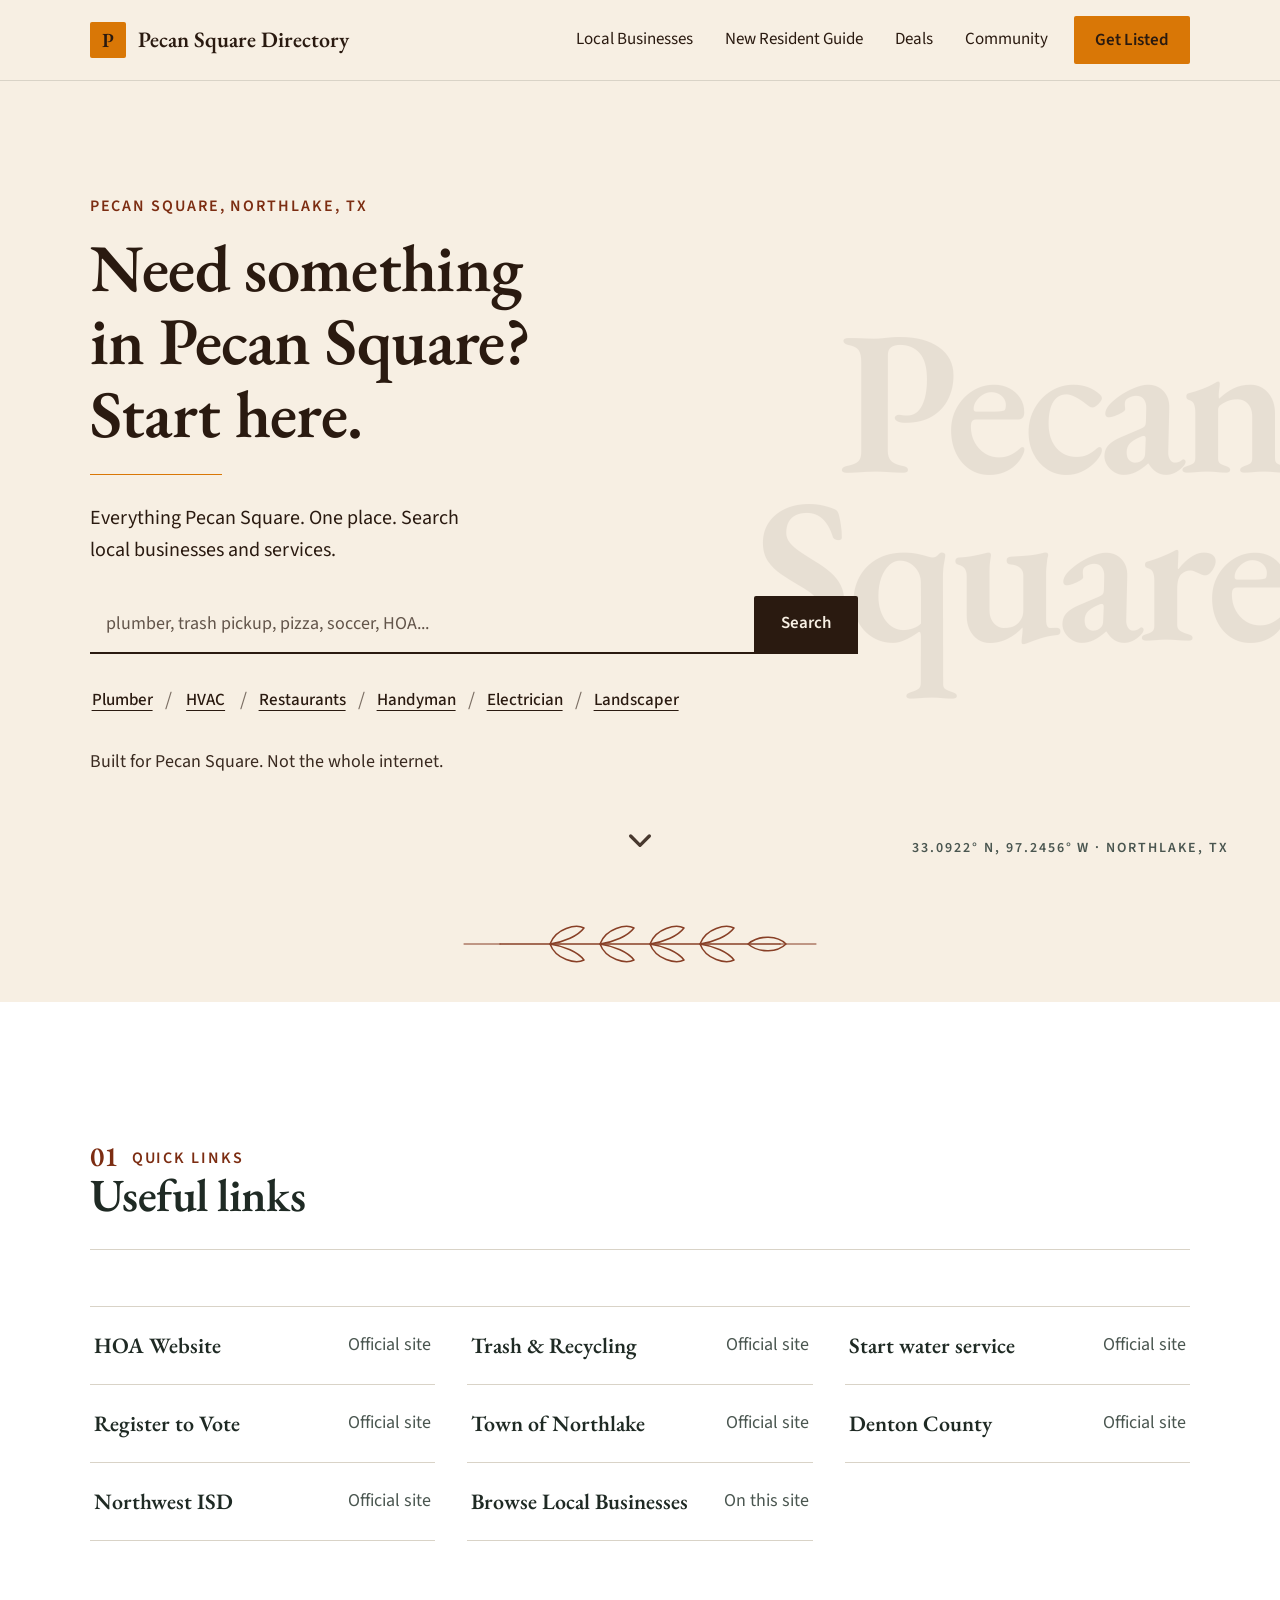
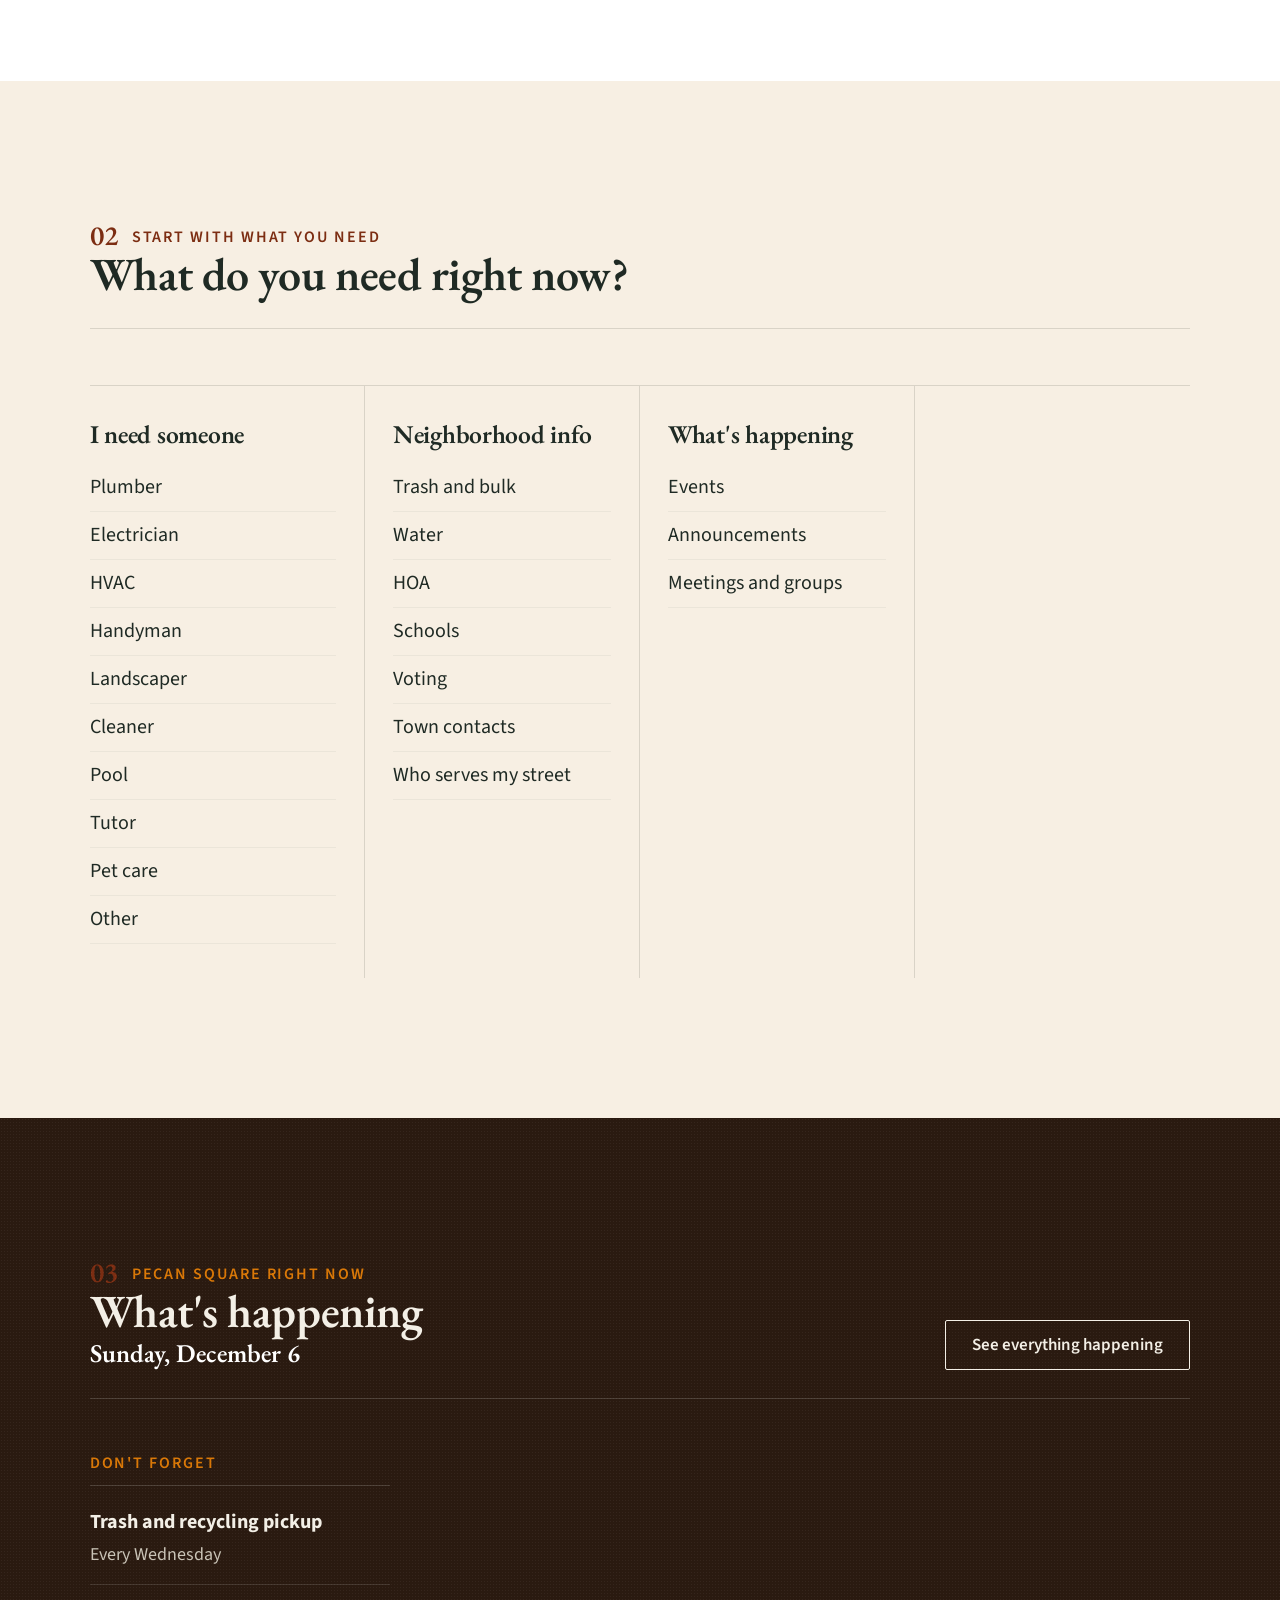
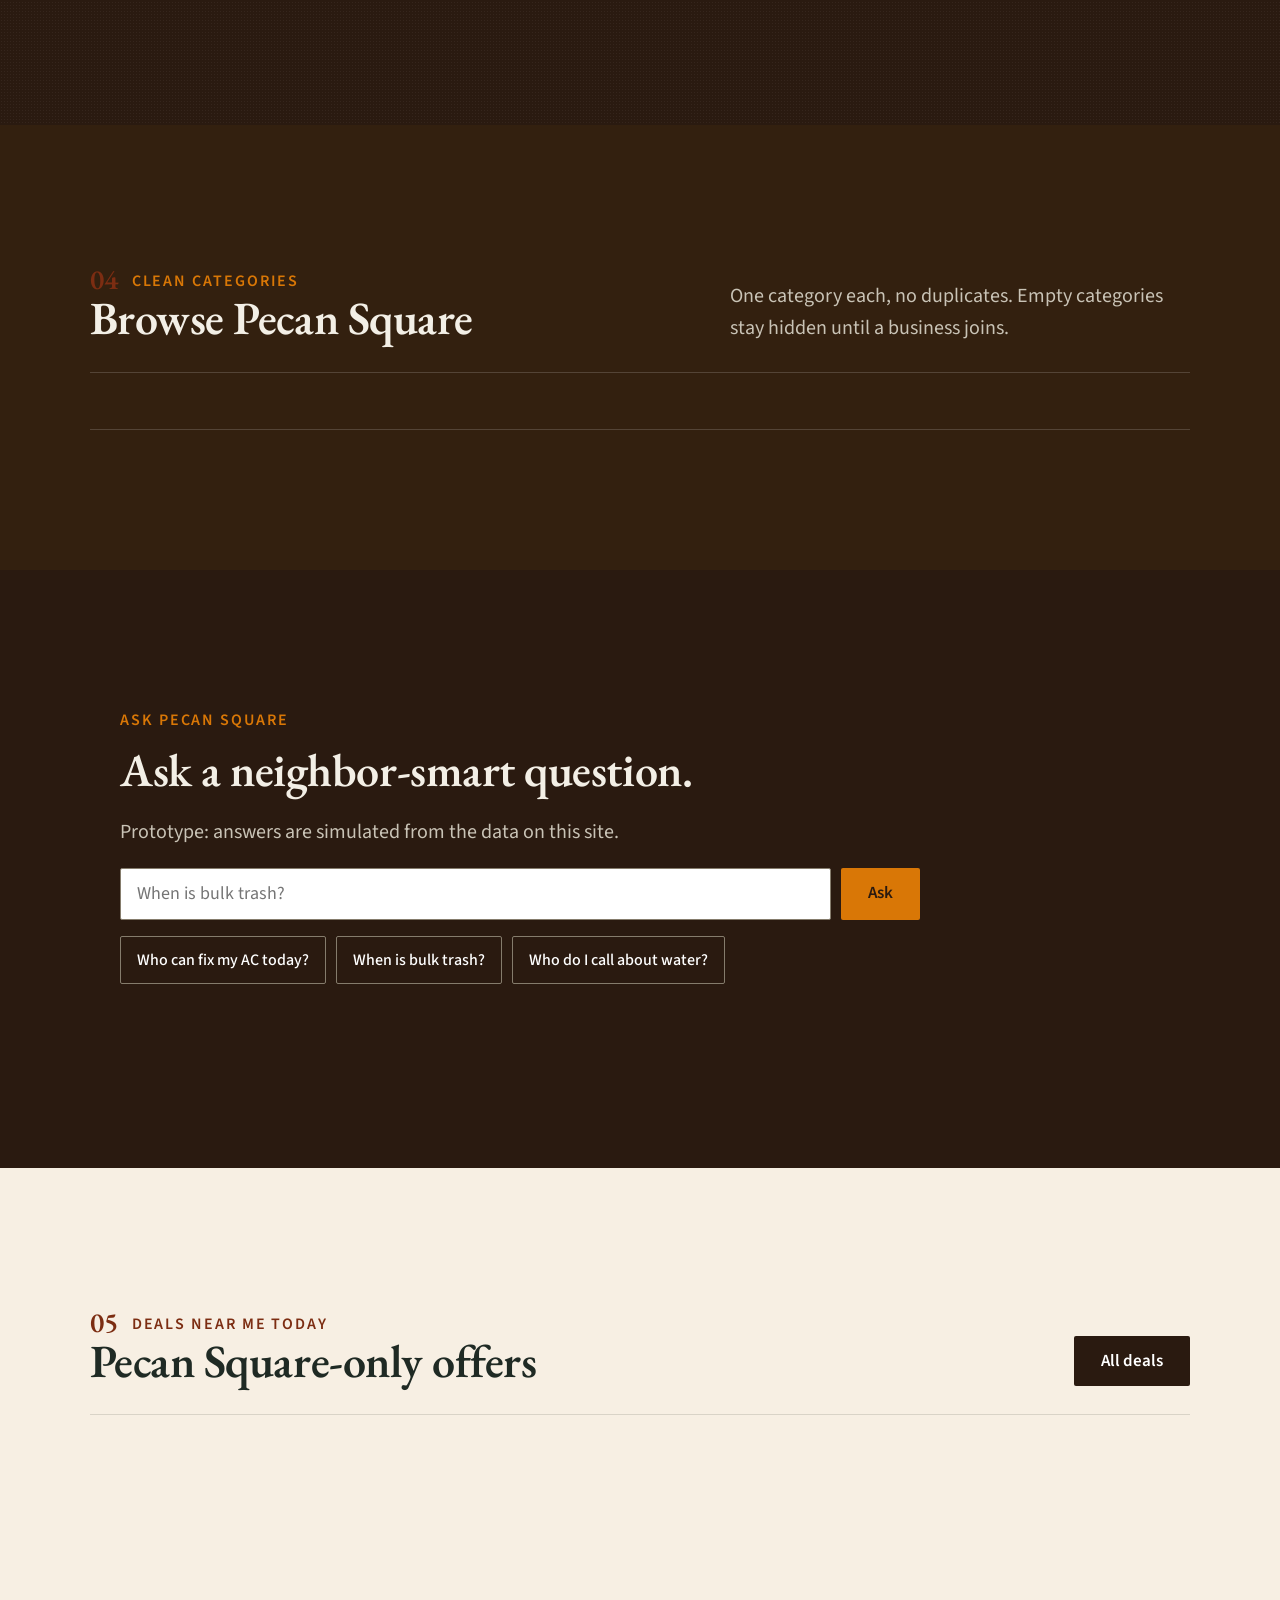
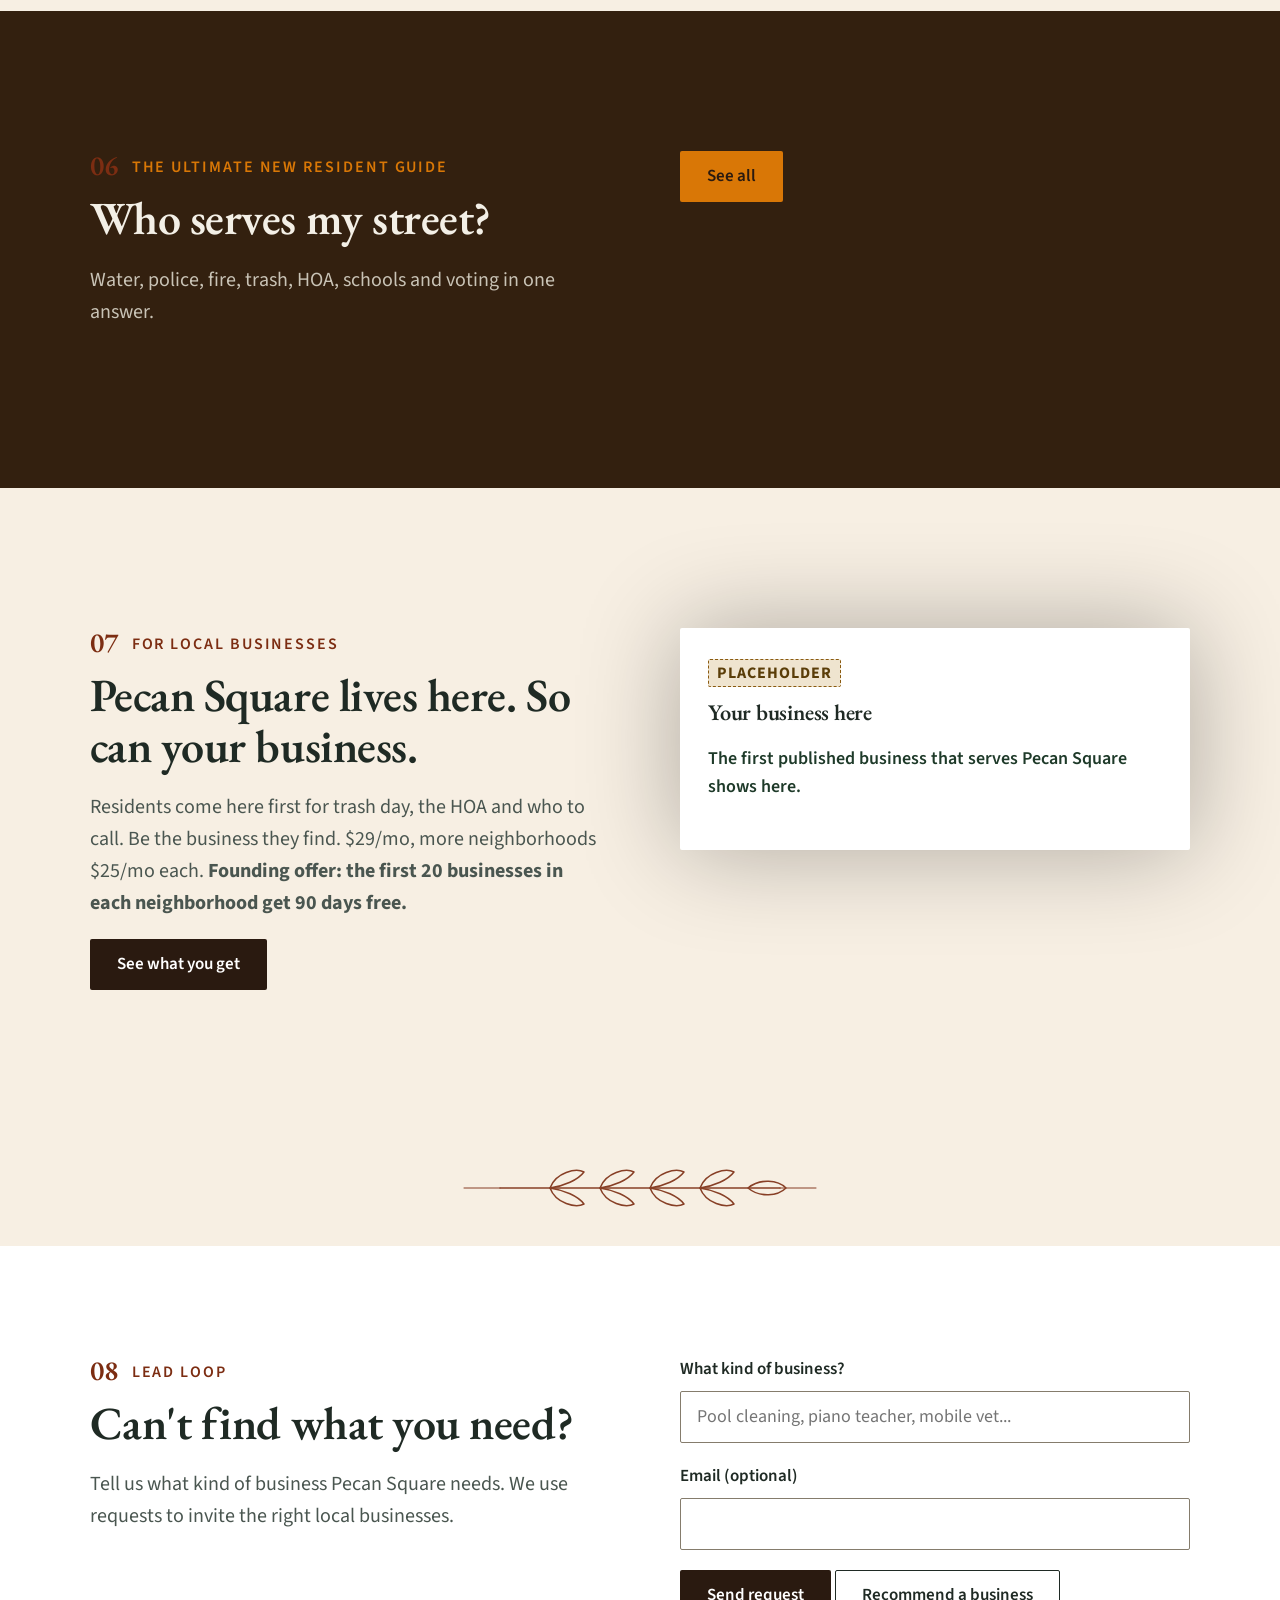
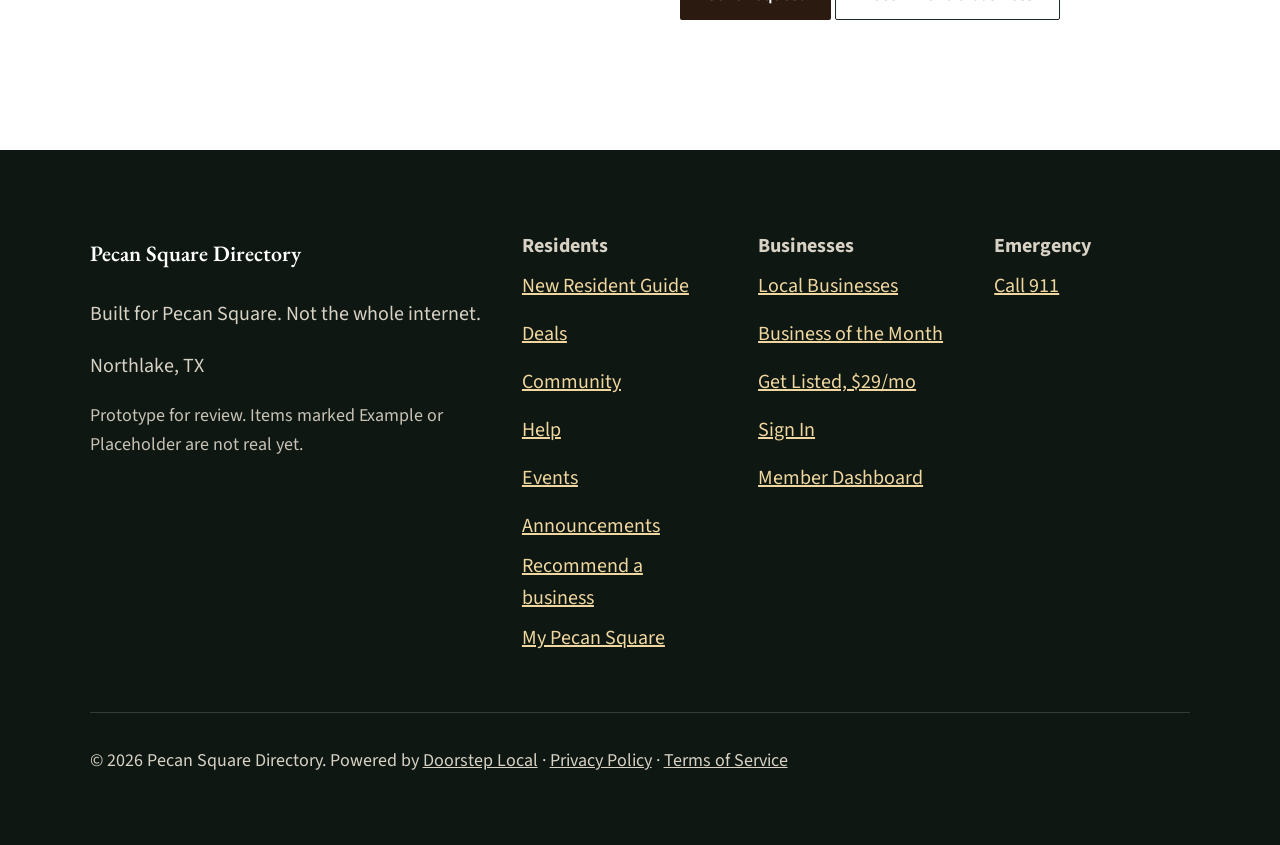
==== commit 836a2feb: "[pub-pecan-square] Preview of prototype 38419f8" ====
--- a/index.html
+++ b/index.html
@@ -12,7 +12,7 @@
 <form class="search" id="sform" role="search"><label for="q" class="skip" style="position:absolute;left:-9999px">What are you looking for in Pecan Square?</label>
 <input id="q" type="search" enterkeyhint="search" placeholder="plumber, trash pickup, pizza, soccer, HOA..." autocomplete="off" aria-label="What are you looking for in Pecan Square?"><button class="btn btn-gold" type="submit">Search</button></form>
 <div class="chips" aria-label="Quick searches" id="chips"></div>
-<div class="results" id="results" hidden aria-live="polite"></div><p class="small">Built for Pecan Square. Not the whole internet.</p></div><div class="mark" aria-hidden="true"><span>Pecan Square</span></div><p class="plate">33.0922° N, 97.2456° W · Northlake, TX</p><a class="scrollcue" href="#intent-h" aria-label="Scroll down"><svg viewBox="0 0 24 24" width="32" height="32" aria-hidden="true"><path d="M5 9l7 7 7-7" fill="none" stroke="currentColor" stroke-width="2.5" stroke-linecap="round" stroke-linejoin="round"/></svg></a></section>
+<div class="results" id="results" hidden aria-live="polite"></div><p class="small">Built for Pecan Square. Not the whole internet.</p></div><div class="mark" aria-hidden="true"><span>Pecan<br>Square</span></div><p class="plate">33.0922° N, 97.2456° W · Northlake, TX</p><a class="scrollcue" href="#intent-h" aria-label="Scroll down"><svg viewBox="0 0 24 24" width="32" height="32" aria-hidden="true"><path d="M5 9l7 7 7-7" fill="none" stroke="currentColor" stroke-width="2.5" stroke-linecap="round" stroke-linejoin="round"/></svg></a></section>
 
 <section data-band="intents" class="band" aria-labelledby="intent-h"><div class="wrap"><div class="head"><div><p class="kicker">Start with what you need</p><h2 id="intent-h">What do you need right now?</h2></div></div>
 <div class="intents">
--- a/css/site.css
+++ b/css/site.css
@@ -295,7 +295,7 @@
 .seg label:has(:checked):before{background:var(--gold);box-shadow:inset 0 0 0 3px var(--paper)}
 /* no-photo directories: paper hero, ink type, accent hairline, name-mark or map plate */
 .nophoto .hdr{position:sticky;top:0;color:var(--ink);background:var(--paper);border-bottom:var(--rule) solid var(--line)}
-.nophoto .brand,.nophoto .nav a{color:var(--ink)}
+.nophoto .hdr .brand,.nophoto .hdr .nav a{color:var(--ink)}
 .nophoto .nav a:hover,.nophoto .nav a[aria-current]{background:rgba(0,0,0,.06)}
 .nophoto .menu-btn{color:var(--ink);border-color:var(--ink)}
 @media (max-width:1023px){.nophoto .nav{background:var(--paper)}.nophoto .nav a{border-bottom-color:var(--line)}}
@@ -315,7 +315,7 @@
 .mark.map img{width:100%;height:auto}
 .hero .wrap{z-index:1}
 .plate{position:absolute;right:max(4vw,24px);bottom:28px;z-index:1;margin:0;font:600 .875rem/1.4 var(--f-text);letter-spacing:.14em;text-transform:uppercase;color:var(--muted);text-align:right}
-.plate small{display:block;font-size:.8125rem;letter-spacing:.04em;text-transform:none;font-weight:400}
+.plate small{display:block;font-size:.875rem;letter-spacing:.04em;text-transform:none;font-weight:400}
 @media (max-width:600px){.mark span{font-size:6.5rem}.mark{top:auto;bottom:56px;transform:translateX(22%)}.mark.map{width:120vw;bottom:40px}.plate{position:static;text-align:left;margin:24px 4vw 0;padding-bottom:24px}}
 /* accent roles */
 .acc-rule .band .kicker:before{content:"";display:inline-block;width:28px;height:var(--rule);background:currentColor;vertical-align:middle;margin:0 12px 3px 0}
@@ -333,3 +333,11 @@
 #evsort{border-color:#857c6c!important}
 .guide p a{display:inline-block;padding:12px 0}
 .chip{min-width:48px}.guide p a{min-width:48px}
+
+/* Marco R2 */
+@media (max-width:600px){.nophoto .hero{flex-direction:column;align-items:stretch}.nophoto .hero .wrap{width:var(--wrap);padding-top:40px}.plate{margin:0 auto;width:var(--wrap);padding-bottom:32px}}
+.seg label{min-height:48px}
+/* R3: name-mark breaks on words (no stray partial letter), small bleed only */
+.mark{text-align:right;transform:translate(5%,-50%)}
+@media (max-width:600px){.nophoto .scrollcue{display:none}.nophoto .hero .mark{position:relative;top:auto;bottom:auto;transform:translateX(6%);margin:8px 0 0;align-self:flex-end}.nophoto .hero .mark.map{transform:none;width:130%;align-self:center;margin-top:-8px}.mark span{font-size:5.5rem}}
+.mark{transform:translate(1%,-50%)}@media (max-width:600px){.nophoto .hero .mark{transform:none}}.mark span{width:max-content;margin-left:auto}
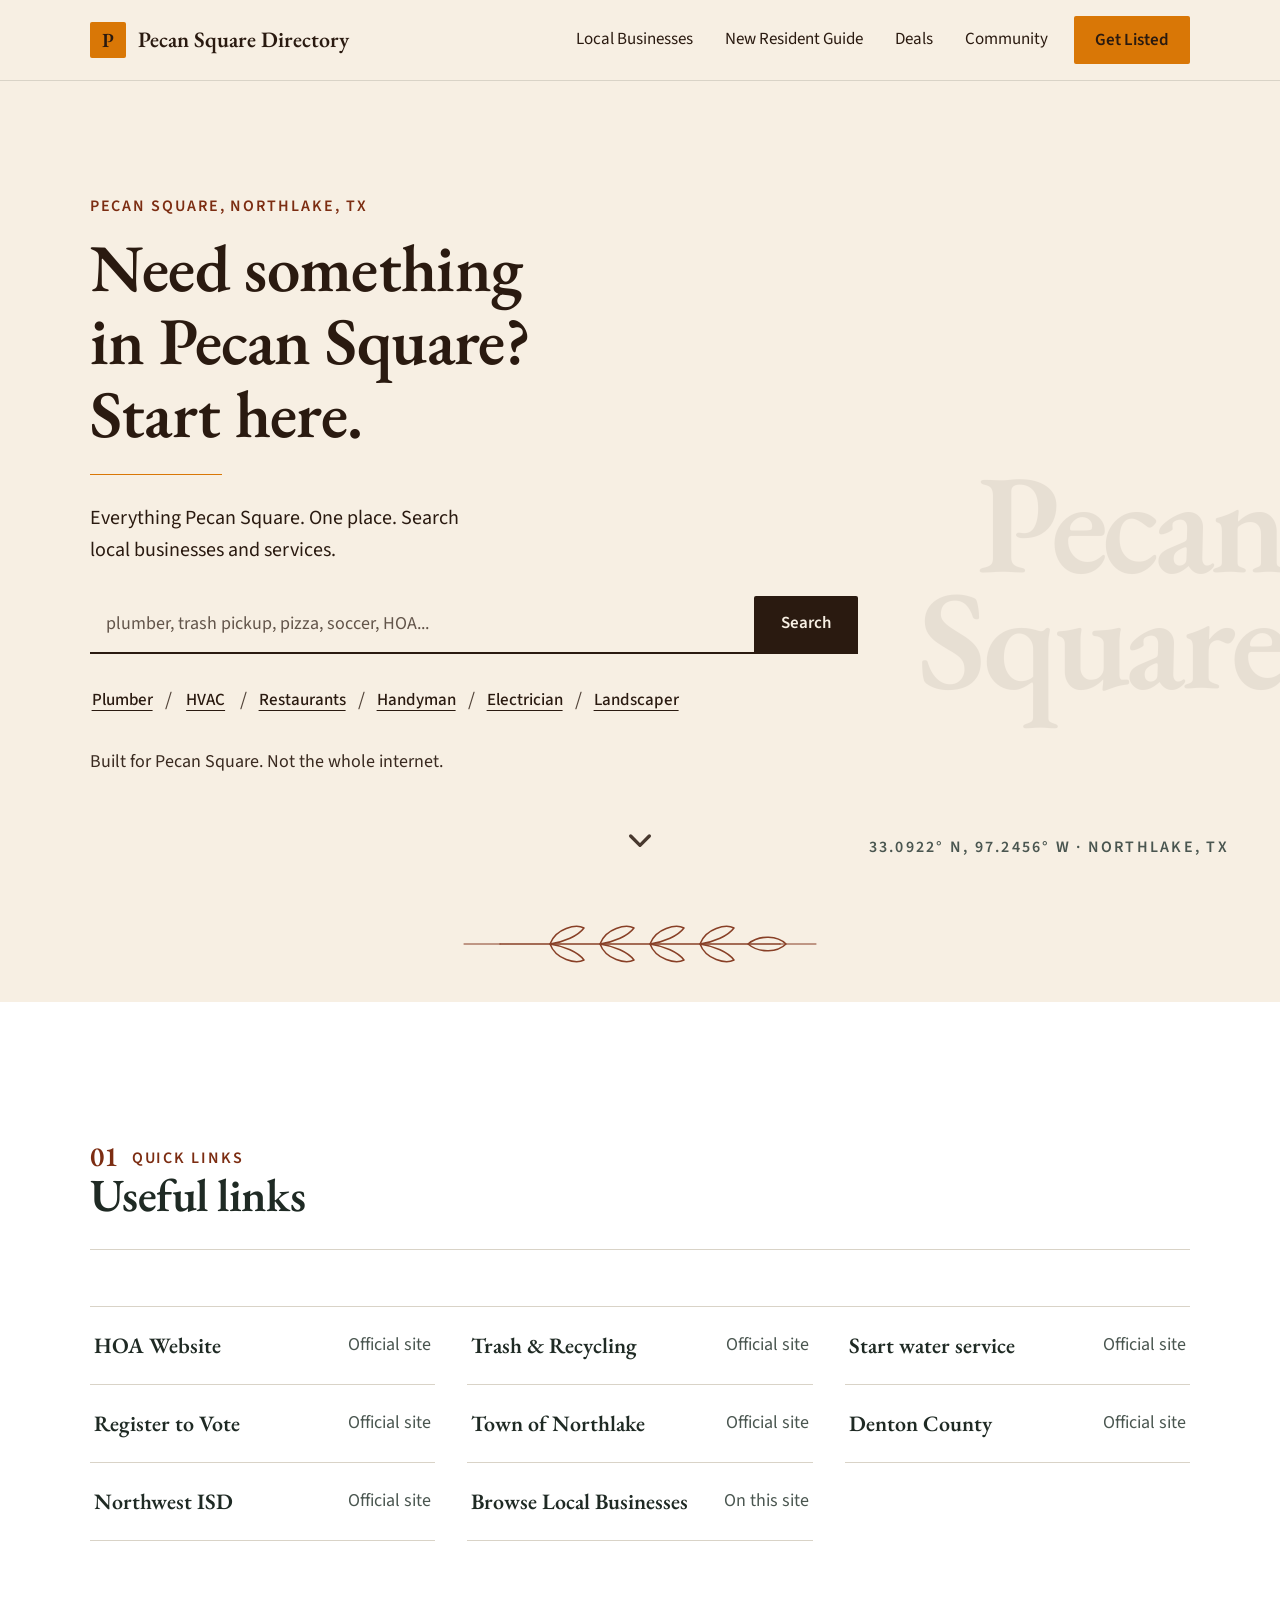
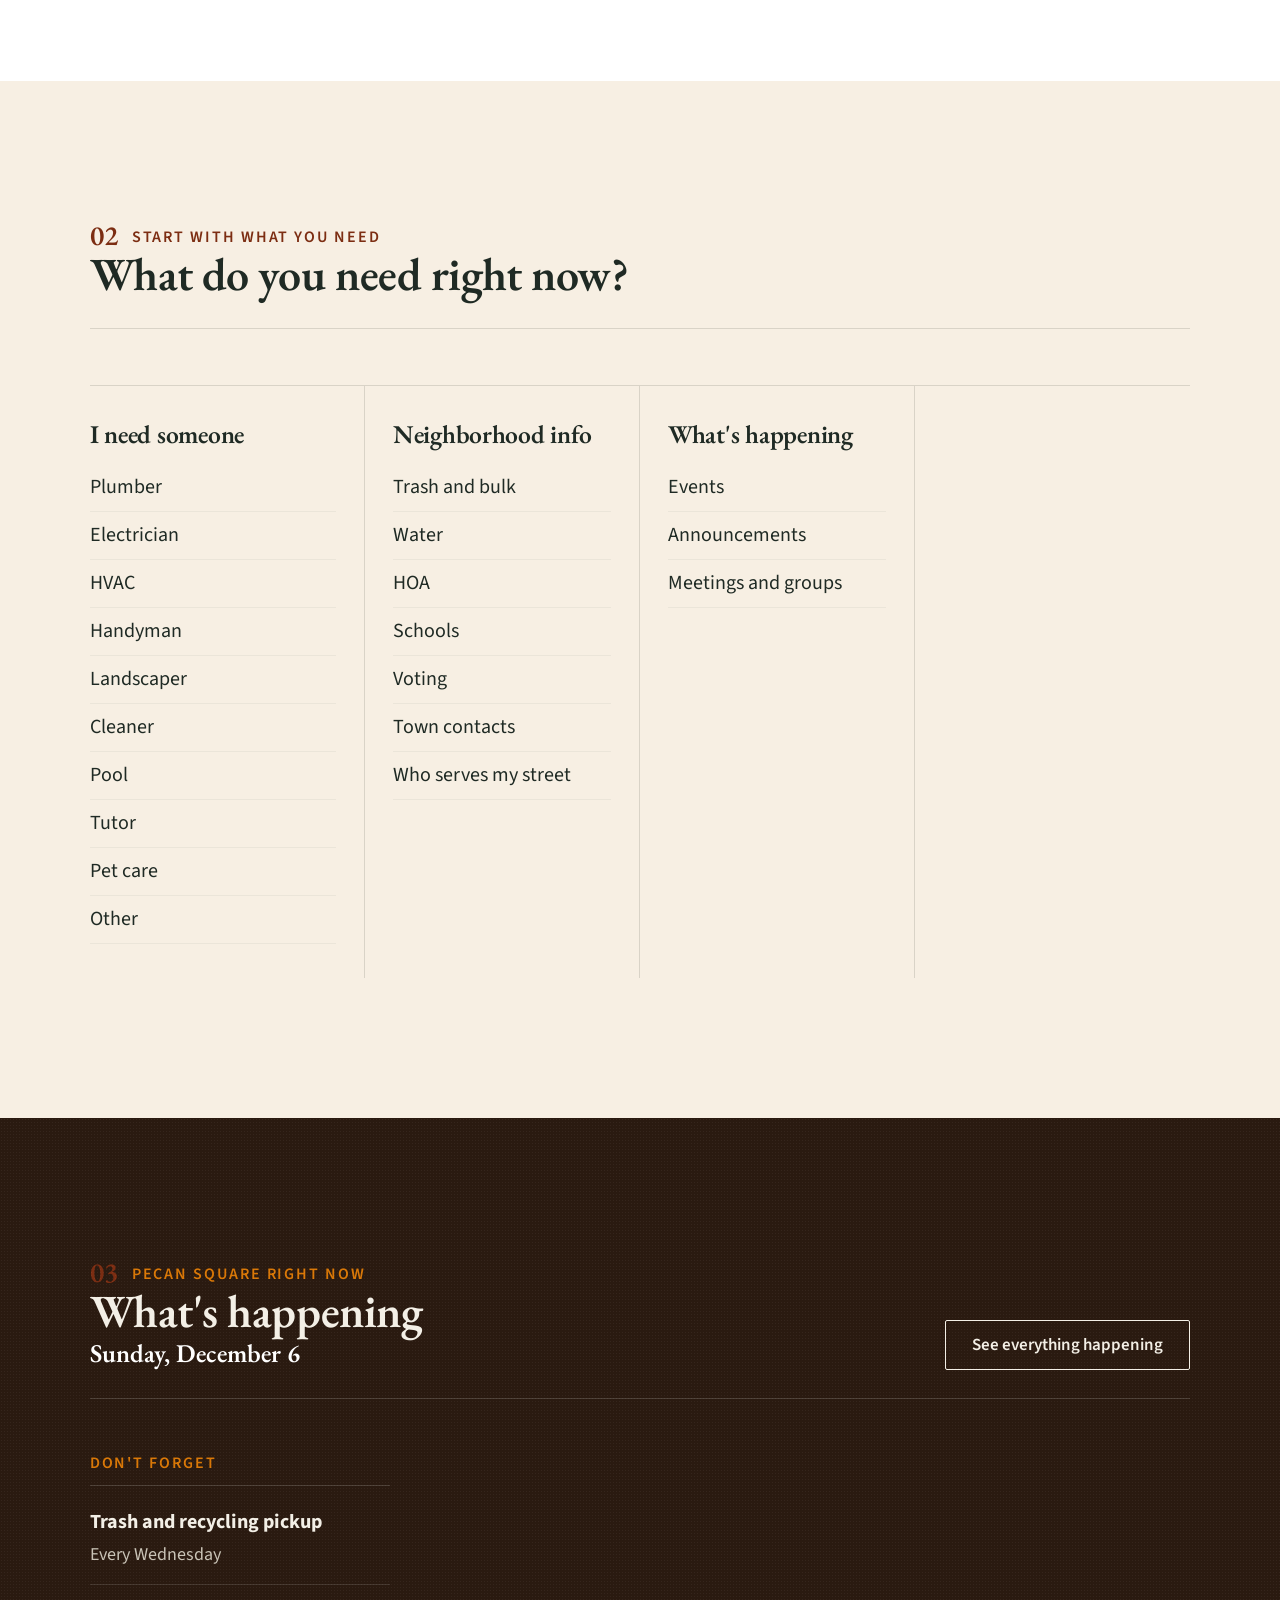
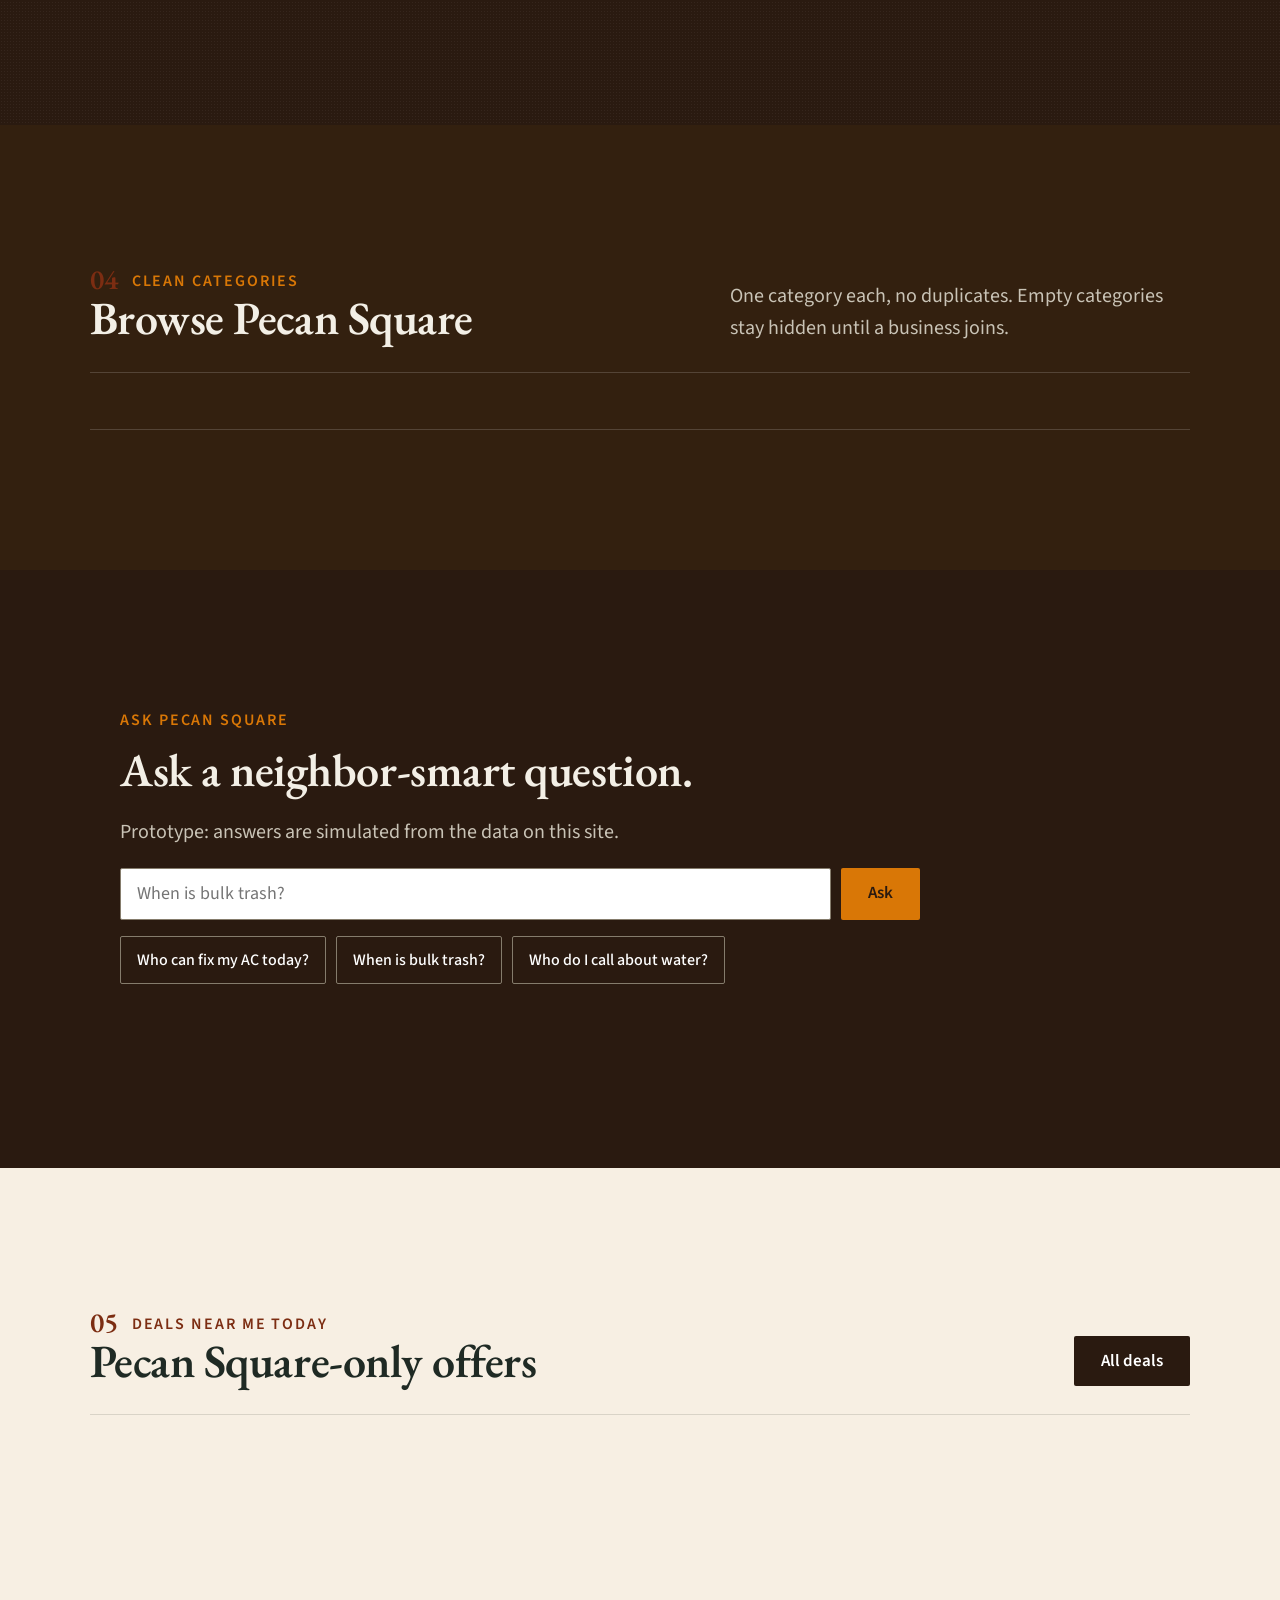
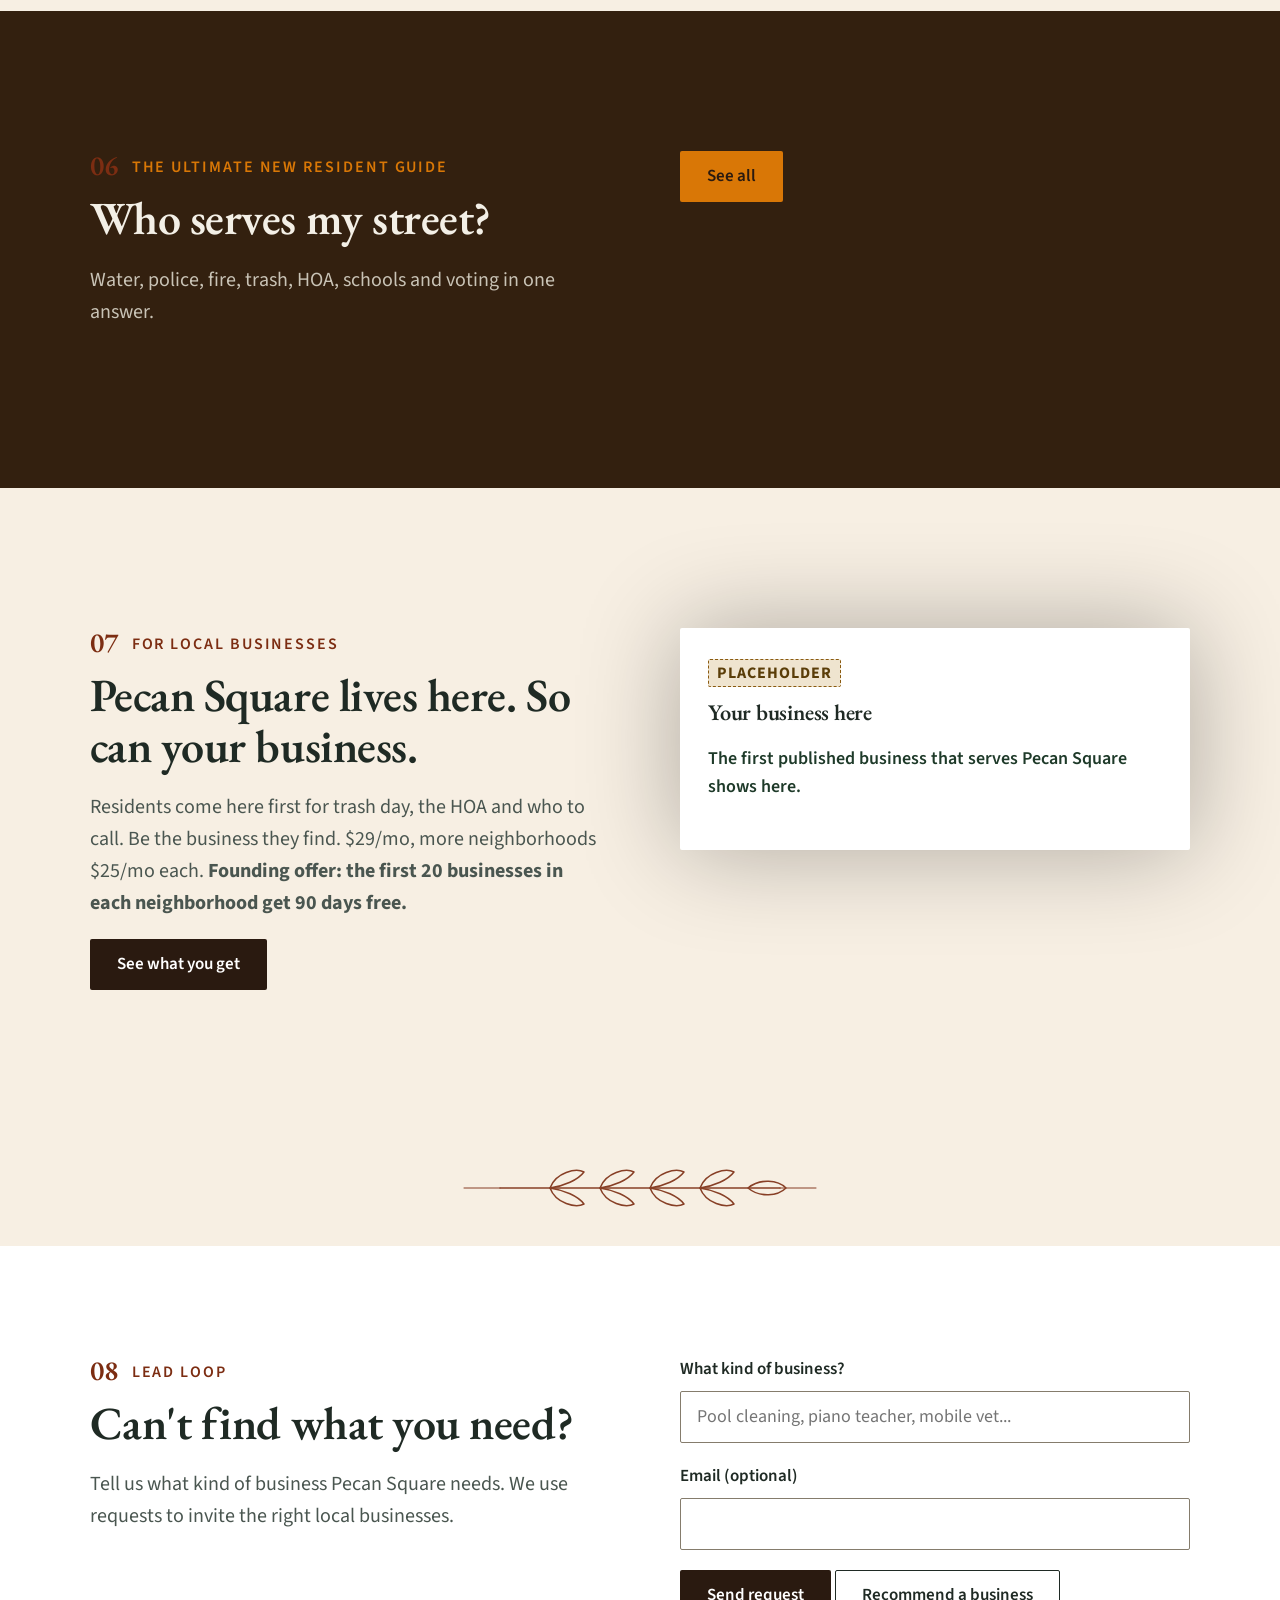
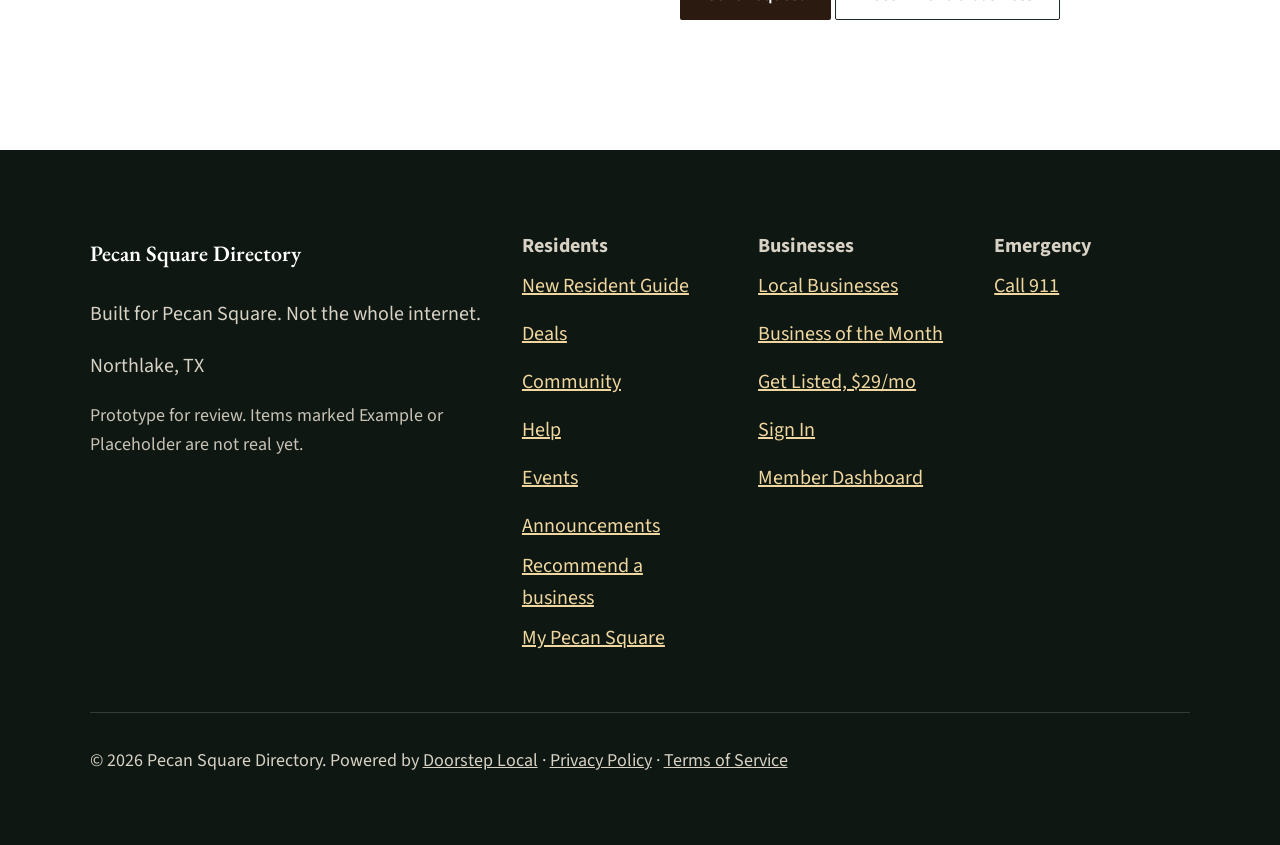
==== commit a776f376: "[pub-pecan-square] Preview of prototype 8e878c6" ====
--- a/index.html
+++ b/index.html
@@ -12,7 +12,7 @@
 <form class="search" id="sform" role="search"><label for="q" class="skip" style="position:absolute;left:-9999px">What are you looking for in Pecan Square?</label>
 <input id="q" type="search" enterkeyhint="search" placeholder="plumber, trash pickup, pizza, soccer, HOA..." autocomplete="off" aria-label="What are you looking for in Pecan Square?"><button class="btn btn-gold" type="submit">Search</button></form>
 <div class="chips" aria-label="Quick searches" id="chips"></div>
-<div class="results" id="results" hidden aria-live="polite"></div><p class="small">Built for Pecan Square. Not the whole internet.</p></div><div class="mark" aria-hidden="true"><span>Pecan<br>Square</span></div><p class="plate">33.0922° N, 97.2456° W · Northlake, TX</p><a class="scrollcue" href="#intent-h" aria-label="Scroll down"><svg viewBox="0 0 24 24" width="32" height="32" aria-hidden="true"><path d="M5 9l7 7 7-7" fill="none" stroke="currentColor" stroke-width="2.5" stroke-linecap="round" stroke-linejoin="round"/></svg></a></section>
+<div class="results" id="results" hidden aria-live="polite"></div><p class="small">Built for Pecan Square. Not the whole internet.</p></div><div class="mark" aria-hidden="true"><span data-w="Pecan"></span><span data-w="Square"></span></div><p class="plate">33.0922° N, 97.2456° W · Northlake, TX</p><a class="scrollcue" href="#intent-h" aria-label="Scroll down"><svg viewBox="0 0 24 24" width="32" height="32" aria-hidden="true"><path d="M5 9l7 7 7-7" fill="none" stroke="currentColor" stroke-width="2.5" stroke-linecap="round" stroke-linejoin="round"/></svg></a></section>
 
 <section data-band="intents" class="band" aria-labelledby="intent-h"><div class="wrap"><div class="head"><div><p class="kicker">Start with what you need</p><h2 id="intent-h">What do you need right now?</h2></div></div>
 <div class="intents">
--- a/css/site.css
+++ b/css/site.css
@@ -341,3 +341,11 @@
 .mark{text-align:right;transform:translate(5%,-50%)}
 @media (max-width:600px){.nophoto .scrollcue{display:none}.nophoto .hero .mark{position:relative;top:auto;bottom:auto;transform:translateX(6%);margin:8px 0 0;align-self:flex-end}.nophoto .hero .mark.map{transform:none;width:130%;align-self:center;margin-top:-8px}.mark span{font-size:5.5rem}}
 .mark{transform:translate(1%,-50%)}@media (max-width:600px){.nophoto .hero .mark{transform:none}}.mark span{width:max-content;margin-left:auto}
+@media (max-width:1023px){.nophoto .hero{flex-direction:column;align-items:stretch}.nophoto .hero .wrap{width:var(--wrap);padding-top:40px}.nophoto .scrollcue{display:none}.nophoto .hero .mark{position:relative;top:auto;bottom:auto;transform:none;margin:8px 0 0;align-self:flex-end}.nophoto .hero .mark.map{width:100%;align-self:center;margin-top:-8px}.plate{position:static;text-align:left;margin:0 auto;width:var(--wrap);padding-bottom:32px}}
+.plate,.plate small{font-size:1rem}
+/* r3 N4-N6 + Marco SOFT */
+.band p a[href="#need"]{display:inline-block;padding:12px 0}
+.chips .sep{opacity:.8}
+.mark span::before{content:attr(data-w)}
+@media (min-width:1024px){.mark{top:62%}}
+@media (min-width:1024px) and (max-width:1799px){.mark span{font-size:11vw}}
